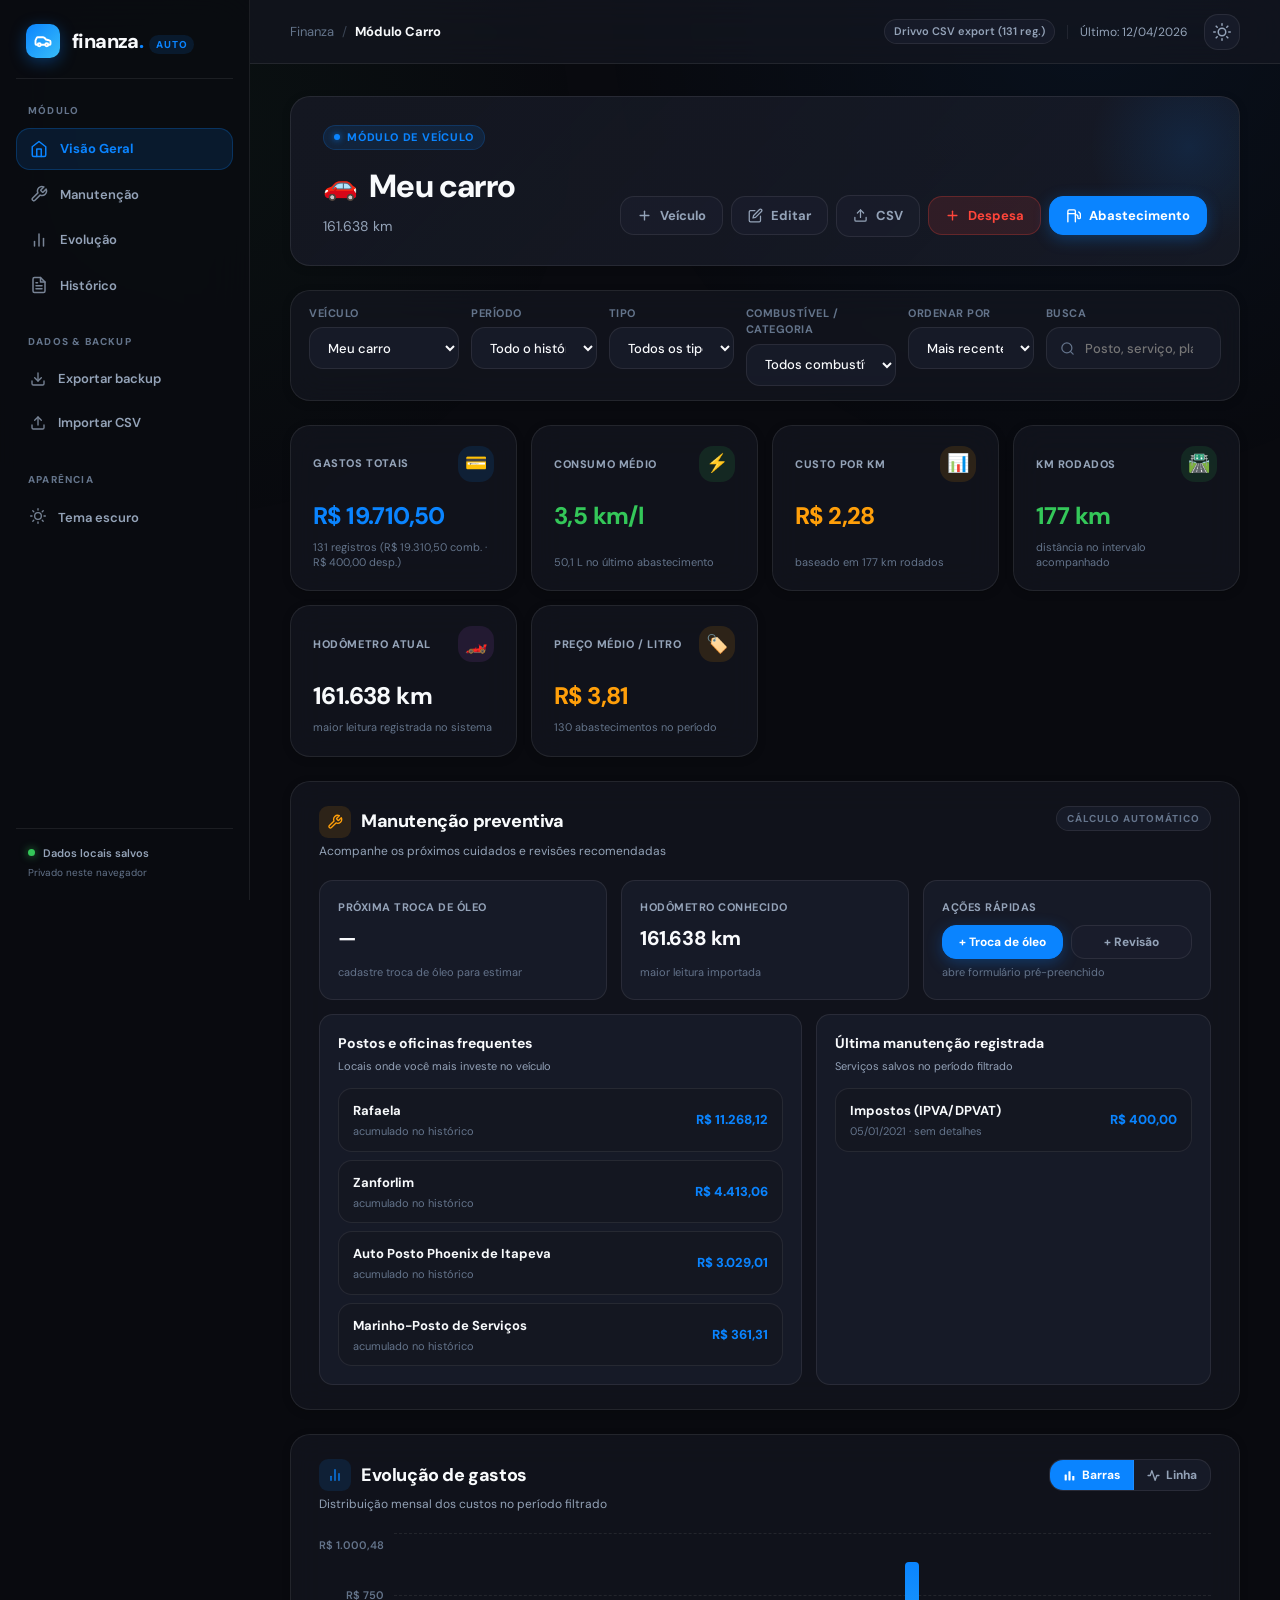
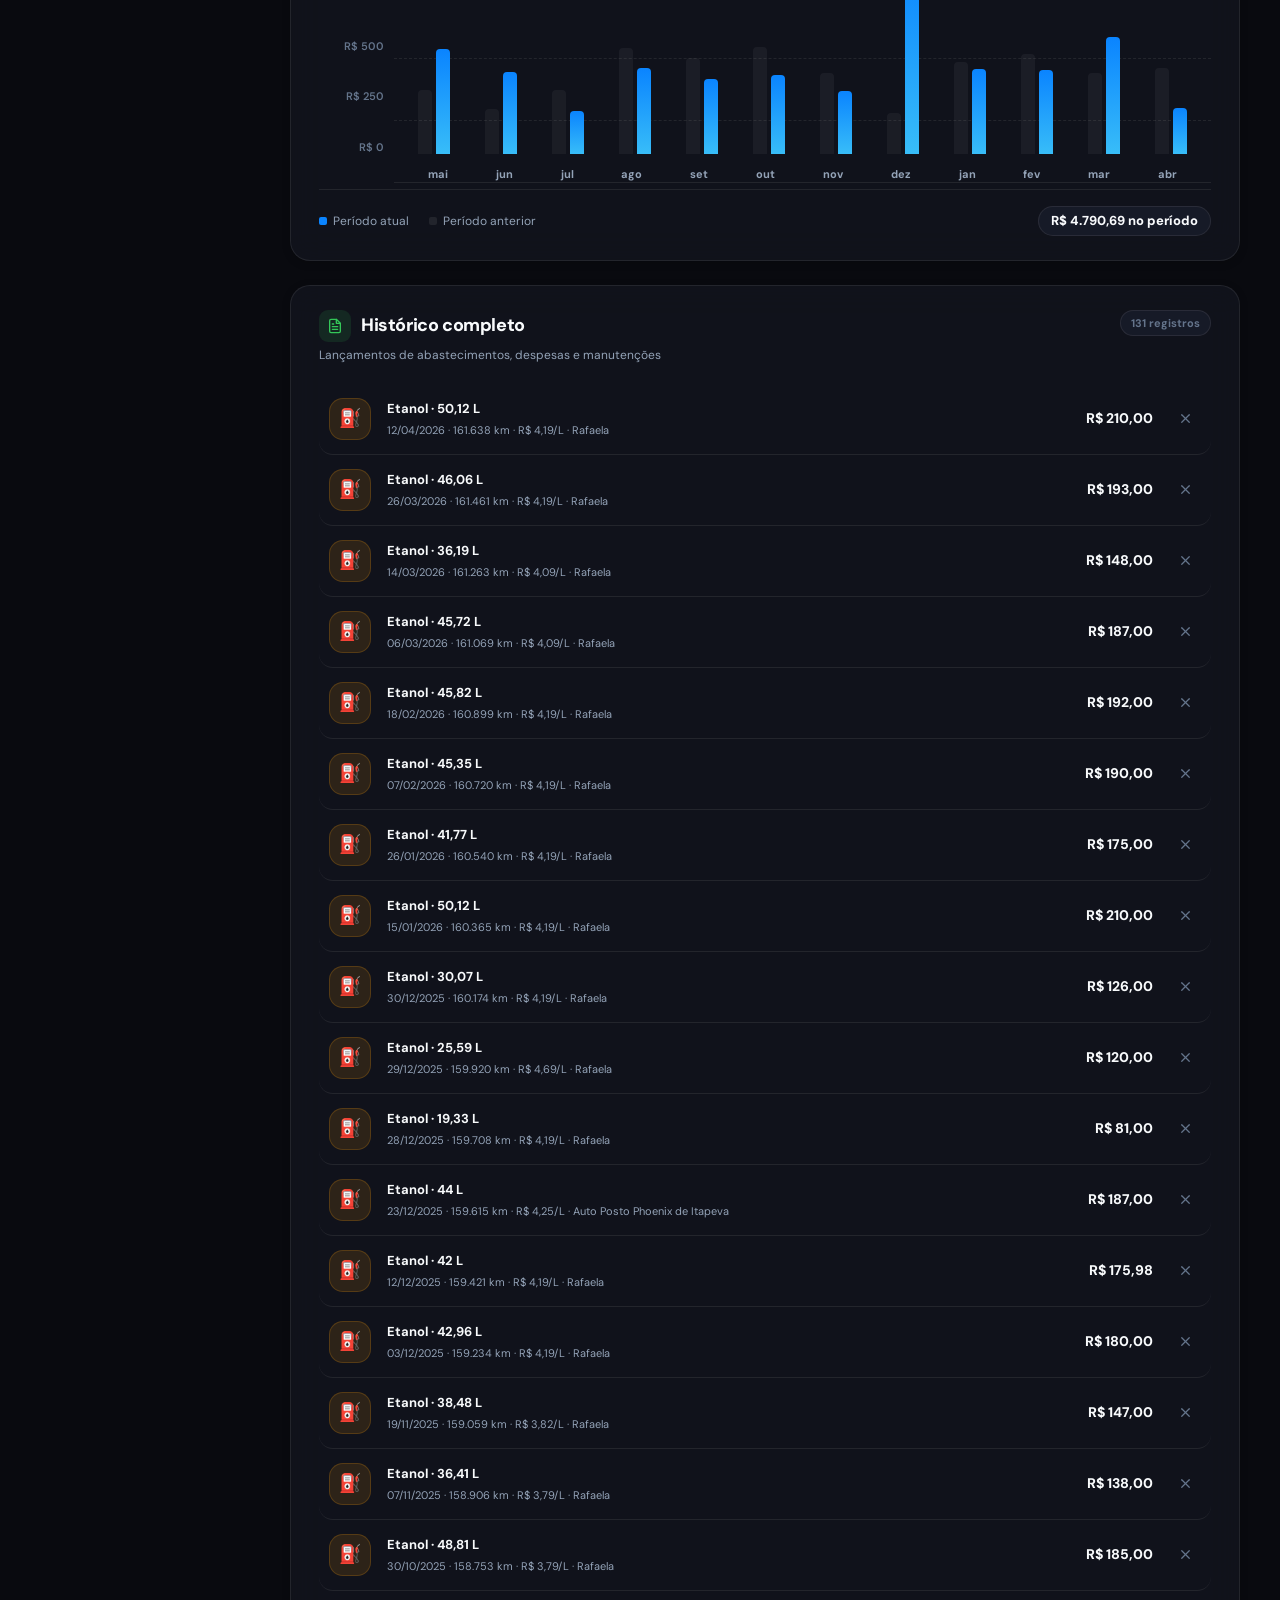
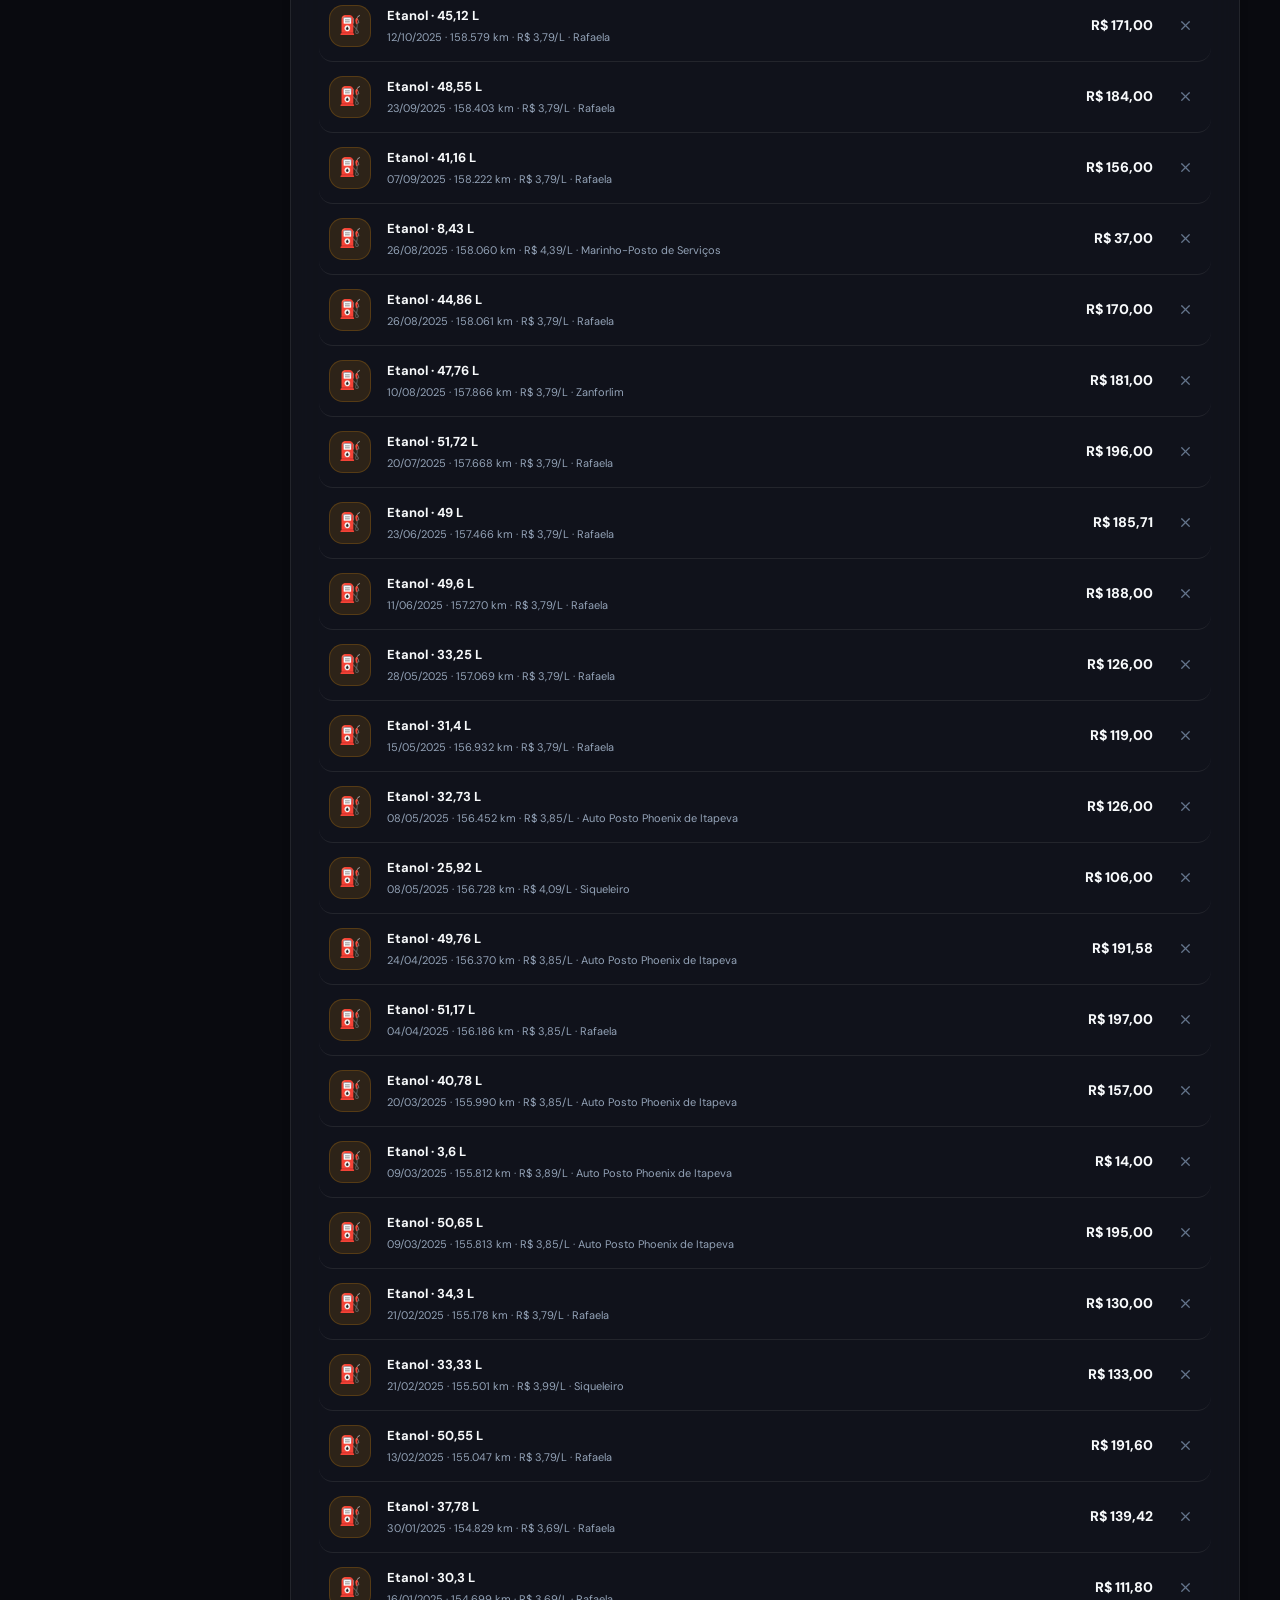
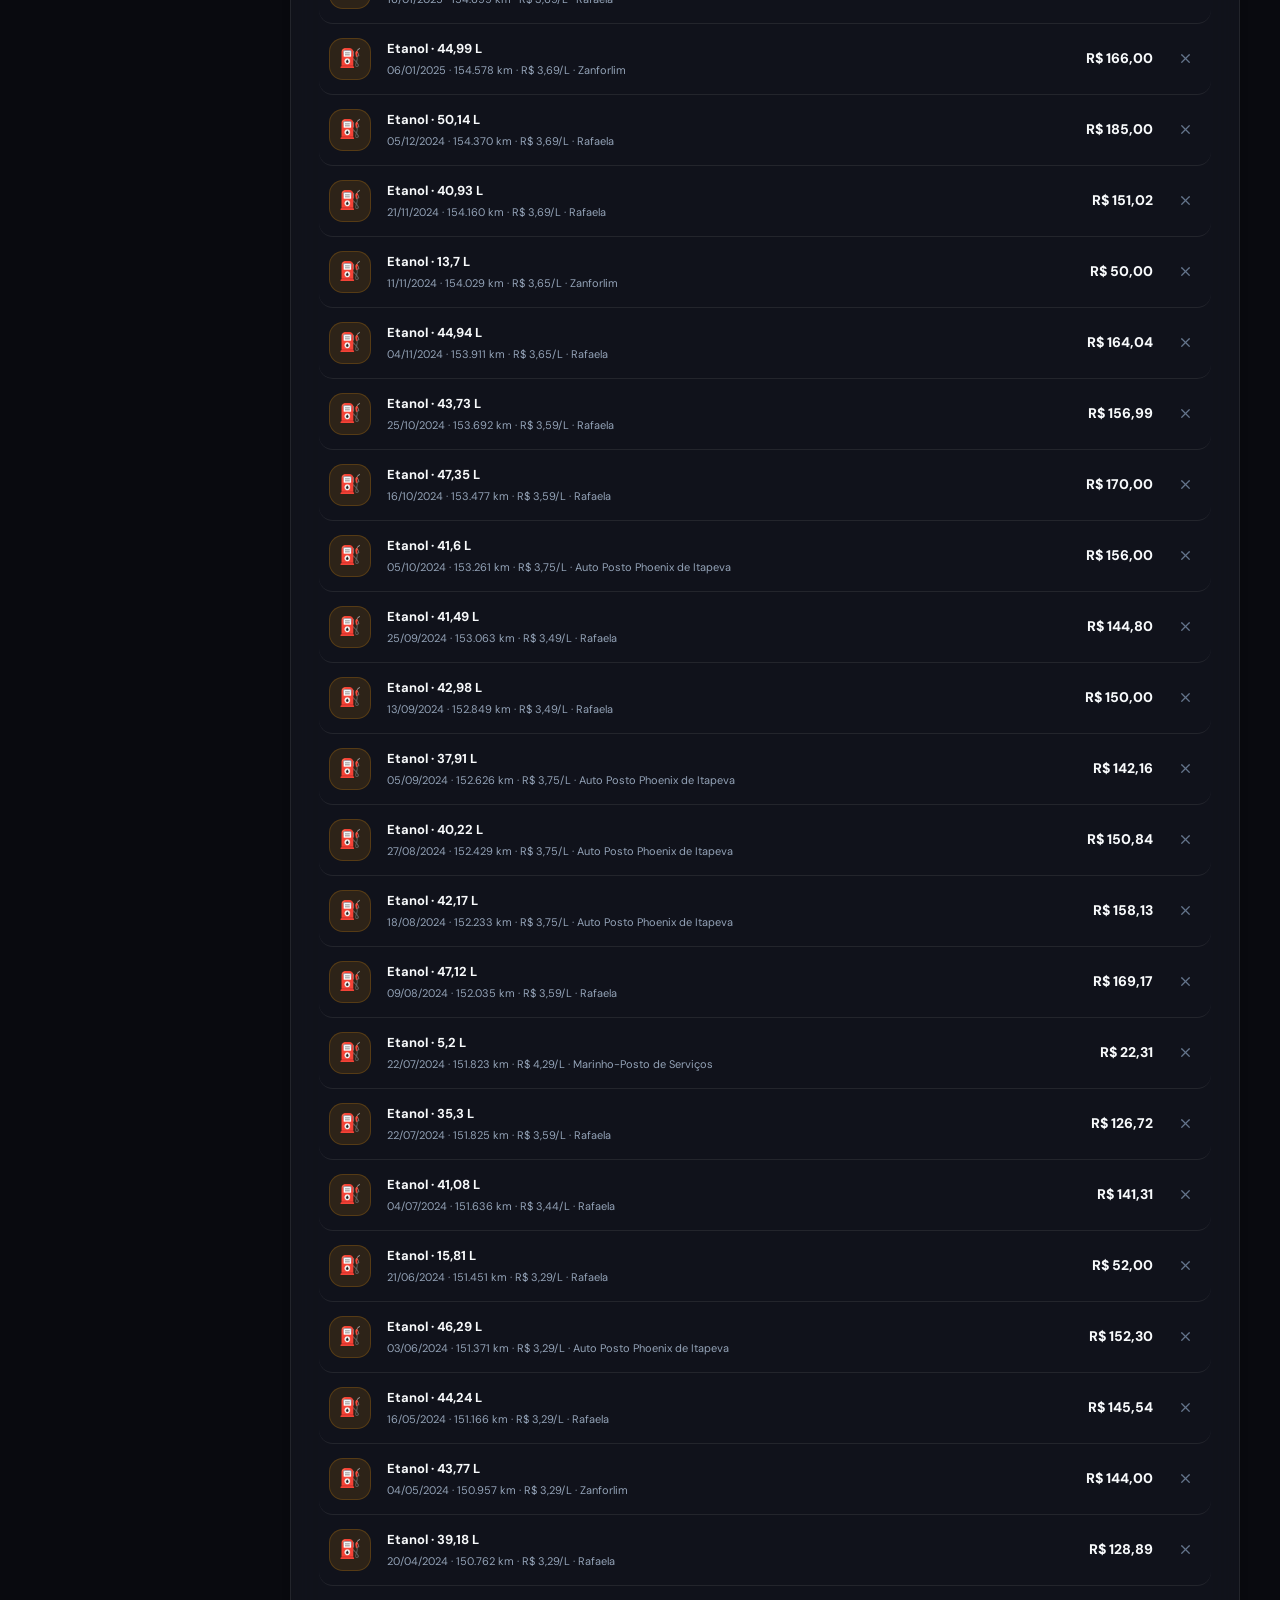
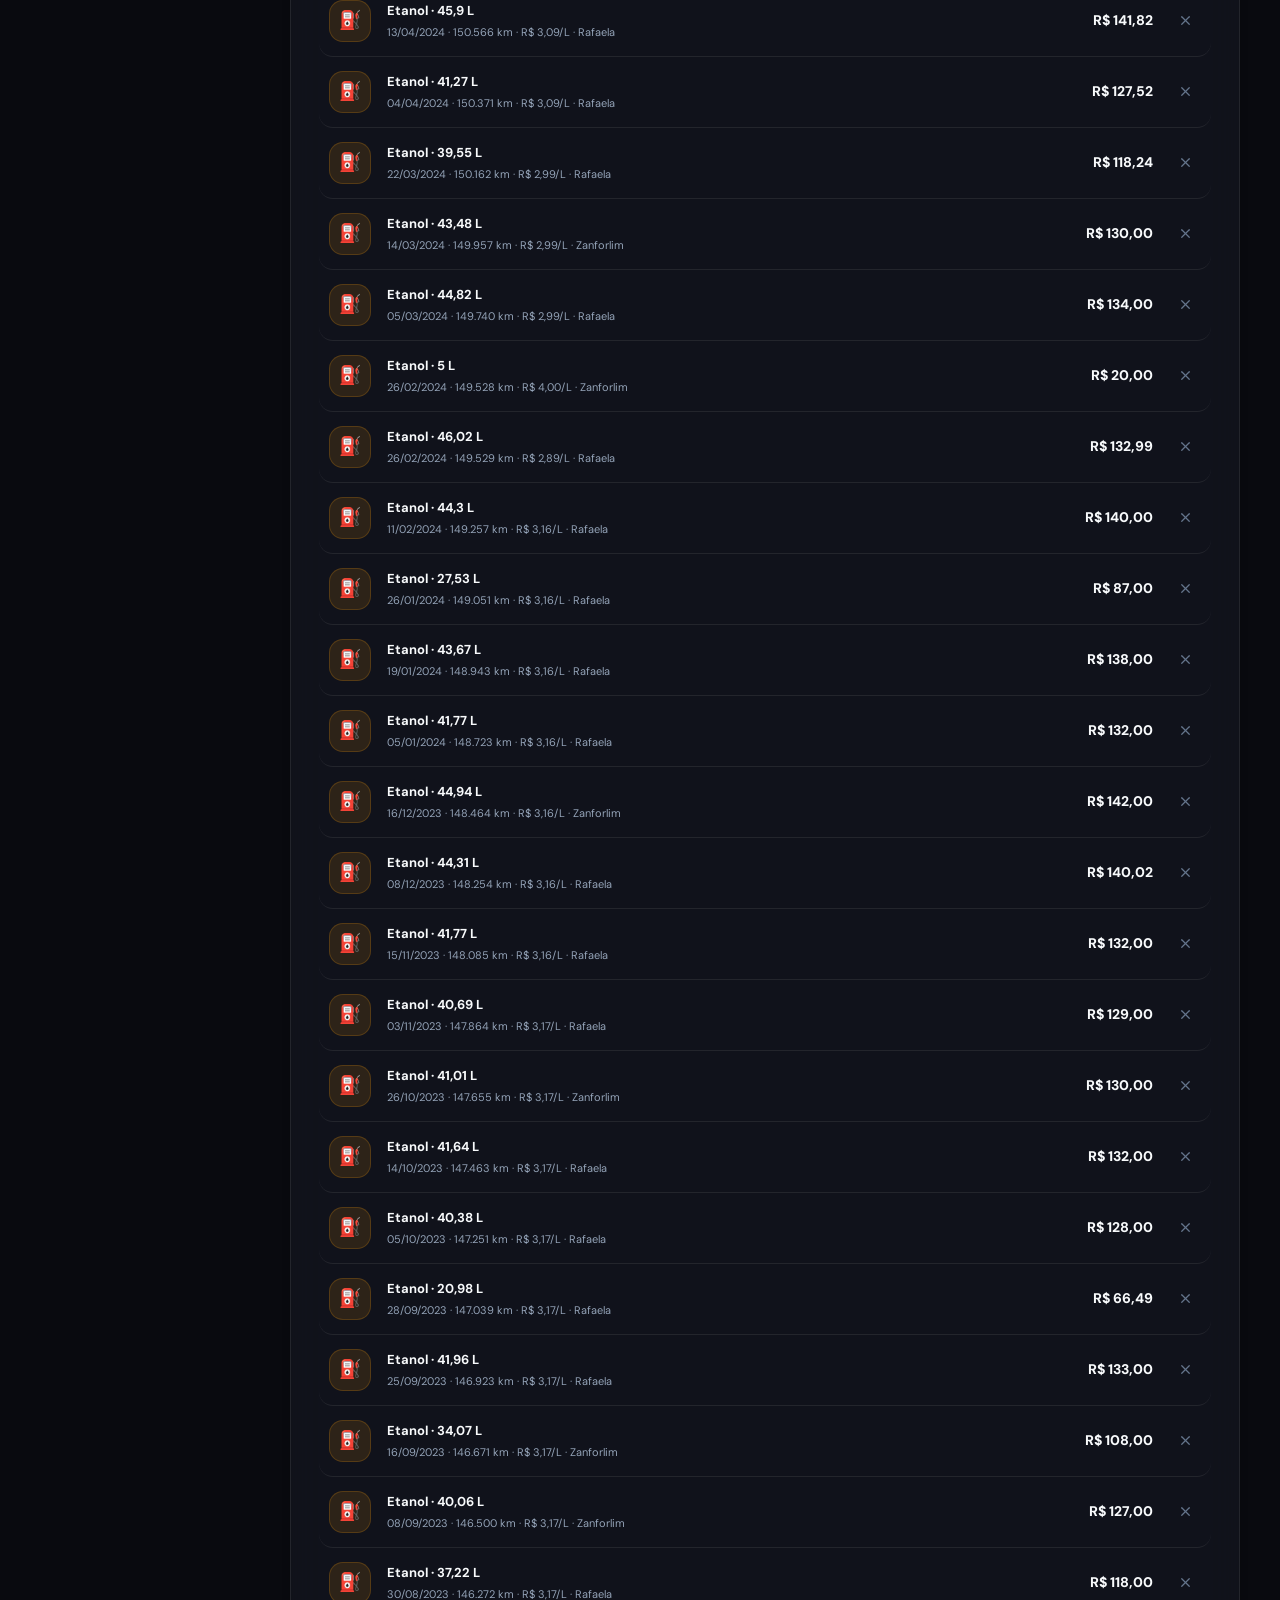
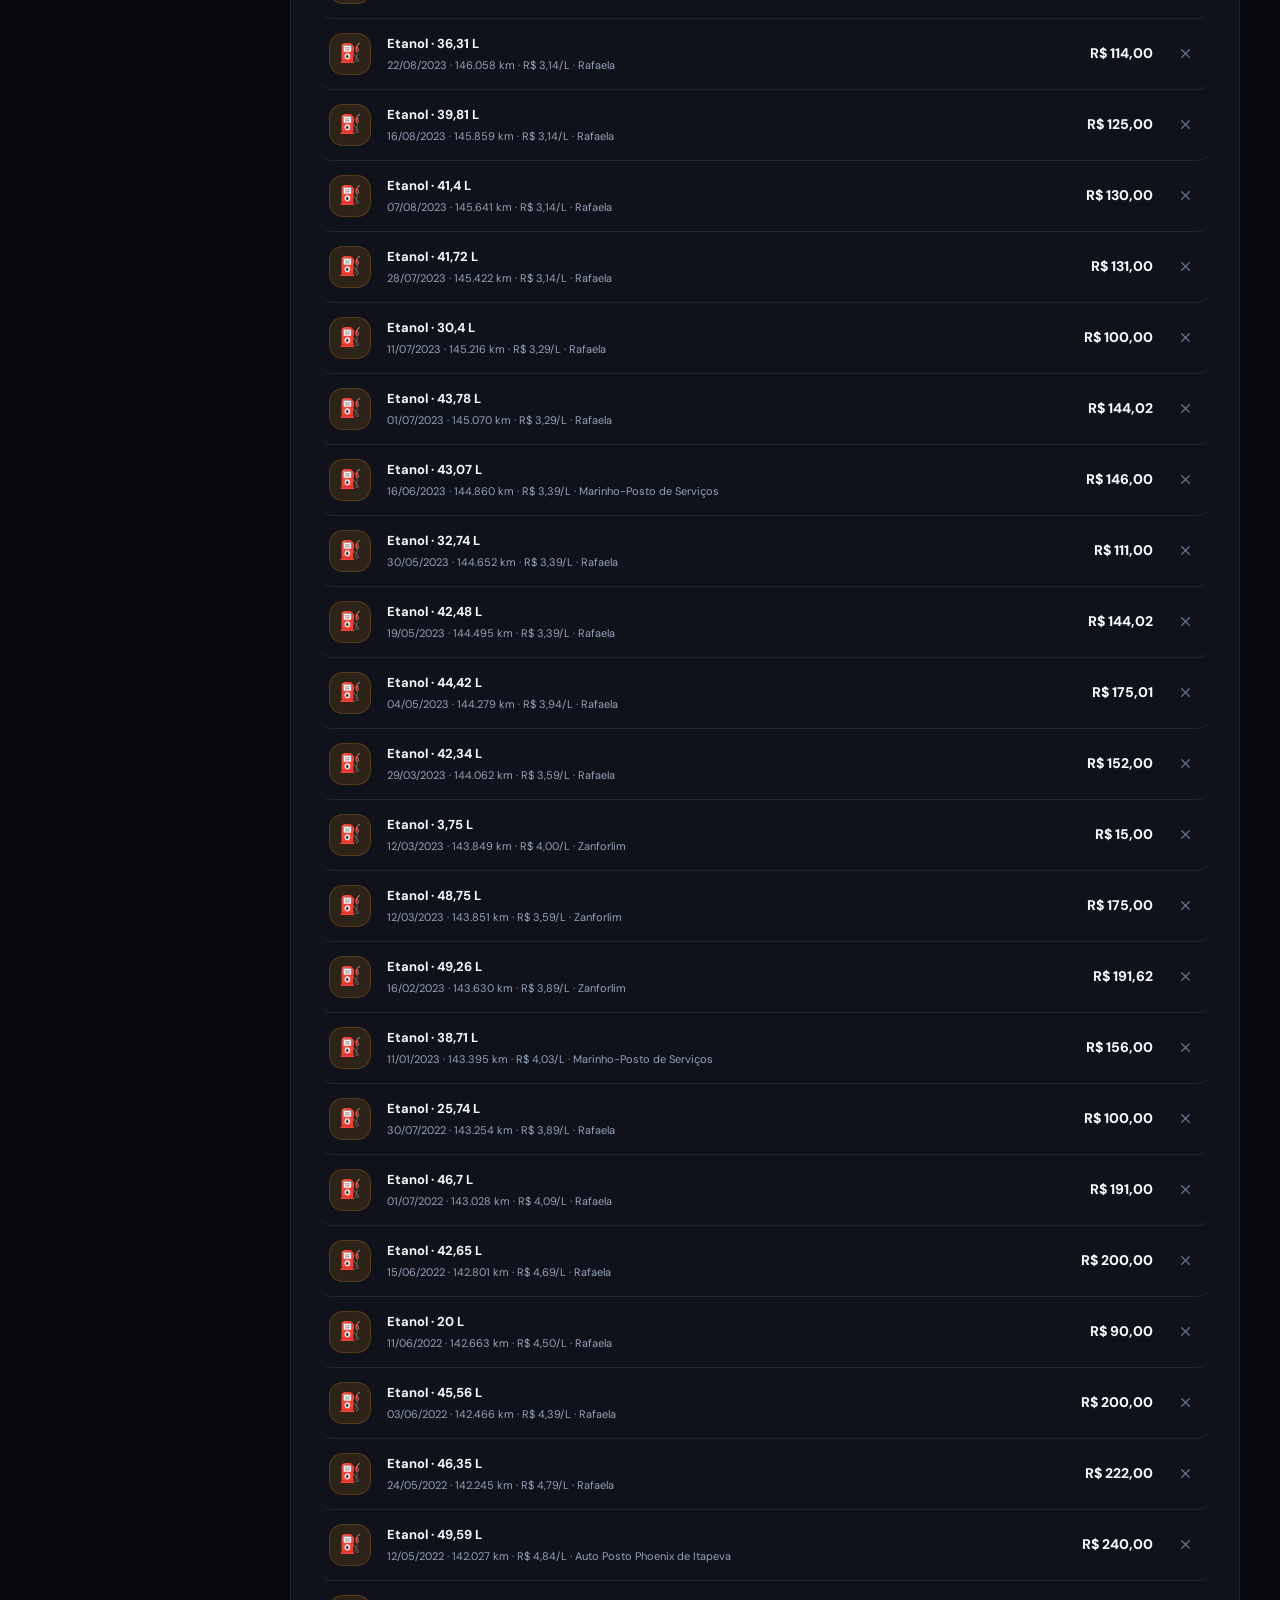
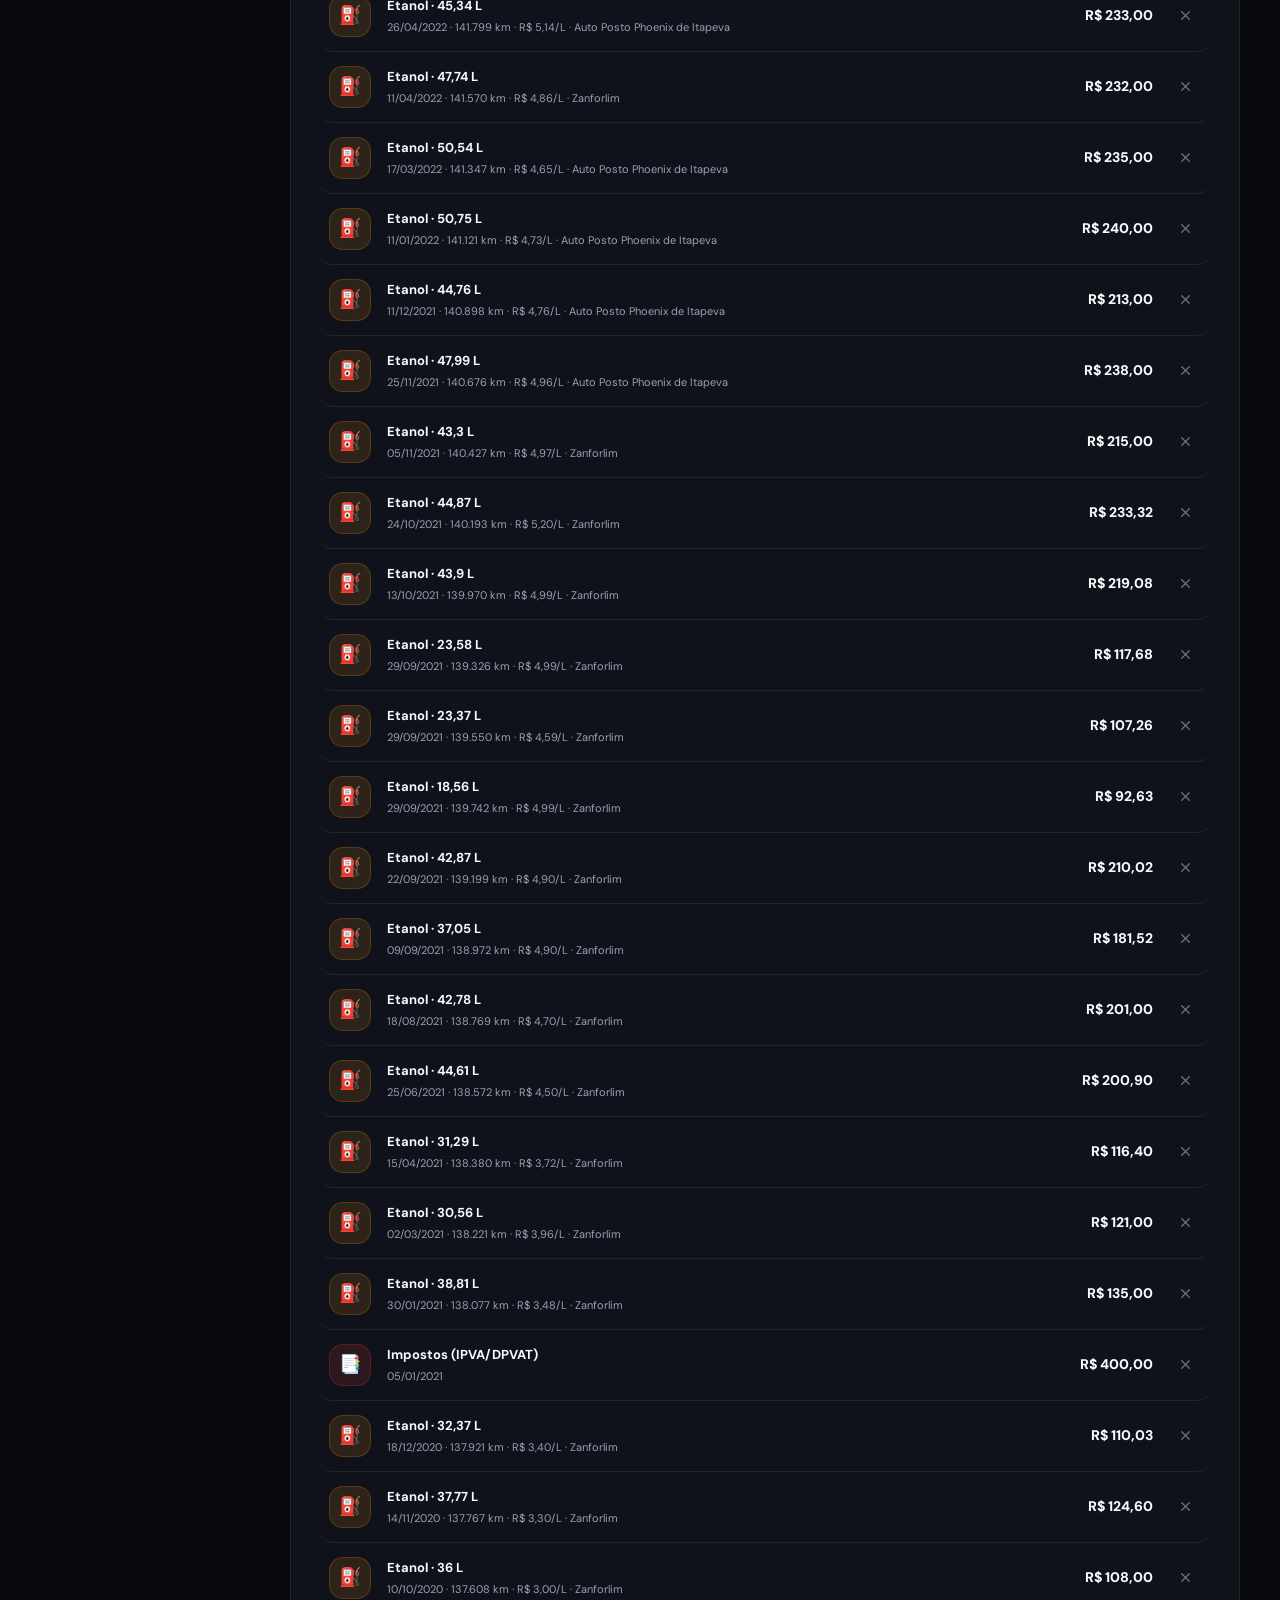
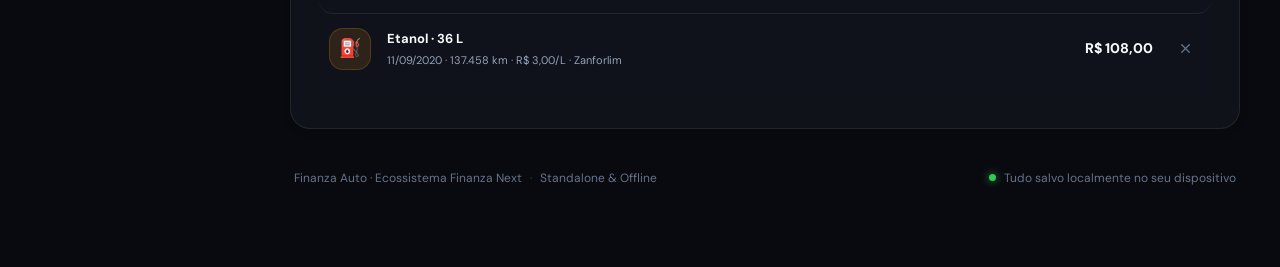
==== web_dist/index.html @ 055e2723 "feat: Apple glassmorphism navbar, swipe tabs, double-back exit, quick fuel widget and Cloudflare dep" ====
<!doctype html>
<html lang="pt-BR" data-theme="dark">
<head>
  <meta charset="UTF-8">
  <meta name="viewport" content="width=device-width, initial-scale=1.0">
  <meta name="theme-color" content="#090a0f">
  <title>Finanza · Carro</title>
  <link rel="preconnect" href="https://fonts.googleapis.com">
  <link rel="preconnect" href="https://fonts.gstatic.com" crossorigin>
  <link href="https://fonts.googleapis.com/css2?family=DM+Sans:ital,opsz,wght@0,9..40,400..800;1,9..40,400..800&display=swap" rel="stylesheet">
  <link rel="stylesheet" href="styles.css?v=next-ui">
</head>
<body>
  <div class="app-shell">
    <aside class="sidebar" id="sidebar">
      <div class="sidebar-header">
        <a class="brand" href="#inicio">
          <span class="brand-mark">
            <svg width="18" height="18" viewBox="0 0 24 24" fill="none" stroke="currentColor" stroke-width="2.5" stroke-linecap="round" stroke-linejoin="round">
              <path d="M19 17h2c.6 0 1-.4 1-1v-3c0-.9-.7-1.7-1.5-1.9C18.7 10.6 16 10 16 10s-1.3-1.4-2.2-2.3c-.5-.4-1.1-.7-1.8-.7H5c-.6 0-1.1.4-1.4.9l-1.4 2.9A3.7 3.7 0 0 0 2 12v4c0 .6.4 1 1 1h2"/>
              <circle cx="7" cy="17" r="2"/>
              <path d="M9 17h6"/>
              <circle cx="17" cy="17" r="2"/>
            </svg>
          </span>
          <span class="brand-text">finanza<span class="brand-dot">.</span><small class="brand-module">auto</small></span>
        </a>
      </div>

      <div class="sidebar-label">MÓDULO</div>
      <nav class="side-nav" aria-label="Navegação do módulo">
        <a class="nav-item active" href="#inicio">
          <svg width="18" height="18" viewBox="0 0 24 24" fill="none" stroke="currentColor" stroke-width="2" stroke-linecap="round" stroke-linejoin="round"><path d="m3 9 9-7 9 7v11a2 2 0 0 1-2 2H5a2 2 0 0 1-2-2z"/><polyline points="9 22 9 12 15 12 15 22"/></svg>
          <span>Visão Geral</span>
        </a>
        <a class="nav-item" href="#manutencao">
          <svg width="18" height="18" viewBox="0 0 24 24" fill="none" stroke="currentColor" stroke-width="2" stroke-linecap="round" stroke-linejoin="round"><path d="M14.7 6.3a1 1 0 0 0 0 1.4l1.6 1.6a1 1 0 0 0 1.4 0l3.77-3.77a6 6 0 0 1-7.94 7.94l-6.91 6.91a2.12 2.12 0 0 1-3-3l6.91-6.91a6 6 0 0 1 7.94-7.94l-3.76 3.76z"/></svg>
          <span>Manutenção</span>
        </a>
        <a class="nav-item" href="#evolucao">
          <svg width="18" height="18" viewBox="0 0 24 24" fill="none" stroke="currentColor" stroke-width="2" stroke-linecap="round" stroke-linejoin="round"><line x1="18" y1="20" x2="18" y2="10"/><line x1="12" y1="20" x2="12" y2="4"/><line x1="6" y1="20" x2="6" y2="14"/></svg>
          <span>Evolução</span>
        </a>
        <a class="nav-item" href="#historico">
          <svg width="18" height="18" viewBox="0 0 24 24" fill="none" stroke="currentColor" stroke-width="2" stroke-linecap="round" stroke-linejoin="round"><path d="M14 2H6a2 2 0 0 0-2 2v16a2 2 0 0 0 2 2h12a2 2 0 0 0 2-2V8z"/><polyline points="14 2 14 8 20 8"/><line x1="16" y1="13" x2="8" y2="13"/><line x1="16" y1="17" x2="8" y2="17"/><polyline points="10 9 9 9 8 9"/></svg>
          <span>Histórico</span>
        </a>
      </nav>

      <div class="sidebar-label sidebar-spaced">DADOS & BACKUP</div>
      <div class="side-actions">
        <button class="side-action" id="exportButton">
          <svg width="16" height="16" viewBox="0 0 24 24" fill="none" stroke="currentColor" stroke-width="2" stroke-linecap="round" stroke-linejoin="round"><path d="M21 15v4a2 2 0 0 1-2 2H5a2 2 0 0 1-2-2v-4"/><polyline points="7 10 12 15 17 10"/><line x1="12" y1="15" x2="12" y2="3"/></svg>
          <span>Exportar backup</span>
        </button>
        <label class="side-action" for="sideImport">
          <svg width="16" height="16" viewBox="0 0 24 24" fill="none" stroke="currentColor" stroke-width="2" stroke-linecap="round" stroke-linejoin="round"><path d="M21 15v4a2 2 0 0 1-2 2H5a2 2 0 0 1-2-2v-4"/><polyline points="17 8 12 3 7 8"/><line x1="12" y1="3" x2="12" y2="15"/></svg>
          <span>Importar CSV</span>
          <input id="sideImport" type="file" accept=".csv,text/csv,.txt" hidden>
        </label>
      </div>

      <div class="sidebar-label sidebar-spaced">APARÊNCIA</div>
      <button class="side-action" id="themeToggleBtn">
        <span id="themeIcon">
          <svg width="16" height="16" viewBox="0 0 24 24" fill="none" stroke="currentColor" stroke-width="2" stroke-linecap="round" stroke-linejoin="round"><circle cx="12" cy="12" r="5"/><line x1="12" y1="1" x2="12" y2="3"/><line x1="12" y1="21" x2="12" y2="23"/><line x1="4.22" y1="4.22" x2="5.64" y2="5.64"/><line x1="18.36" y1="18.36" x2="19.78" y2="19.78"/><line x1="1" y1="12" x2="3" y2="12"/><line x1="21" y1="12" x2="23" y2="12"/><line x1="4.22" y1="19.78" x2="5.64" y2="18.36"/><line x1="18.36" y1="5.64" x2="19.78" y2="4.22"/></svg>
        </span>
        <span id="themeLabel">Alternar tema</span>
      </button>

      <div class="sidebar-foot">
        <div class="status-indicator">
          <span class="online-dot"></span>
          <span>Dados locais salvos</span>
        </div>
        <small>Privado neste navegador</small>
      </div>
    </aside>

    <div class="sidebar-backdrop" id="sidebarBackdrop"></div>

    <main class="main" id="inicio">
      <header class="topbar">
        <div class="topbar-left">
          <button class="mobile-menu" id="mobileMenu" aria-label="Abrir menu lateral">
            <svg width="22" height="22" viewBox="0 0 24 24" fill="none" stroke="currentColor" stroke-width="2" stroke-linecap="round" stroke-linejoin="round"><line x1="3" y1="12" x2="21" y2="12"/><line x1="3" y1="6" x2="21" y2="6"/><line x1="3" y1="18" x2="21" y2="18"/></svg>
          </button>
          <div class="crumb">
            <span>Finanza</span>
            <span class="crumb-sep">/</span>
            <strong>Módulo Carro</strong>
          </div>
        </div>
        <div class="topbar-right">
          <div class="top-meta">
            <span class="meta-tag" id="dataSourceLabel">CSV Drivvo</span>
            <span class="top-divider"></span>
            <span class="meta-date" id="lastUpdated">—</span>
          </div>
          <button class="topbar-icon-btn" id="topThemeToggle" aria-label="Alternar tema claro/escuro" title="Alternar tema">
            <svg class="sun-icon" width="18" height="18" viewBox="0 0 24 24" fill="none" stroke="currentColor" stroke-width="2" stroke-linecap="round" stroke-linejoin="round"><circle cx="12" cy="12" r="5"/><line x1="12" y1="1" x2="12" y2="3"/><line x1="12" y1="21" x2="12" y2="23"/><line x1="4.22" y1="4.22" x2="5.64" y2="5.64"/><line x1="18.36" y1="18.36" x2="19.78" y2="19.78"/><line x1="1" y1="12" x2="3" y2="12"/><line x1="21" y1="12" x2="23" y2="12"/><line x1="4.22" y1="19.78" x2="5.64" y2="18.36"/><line x1="18.36" y1="5.64" x2="19.78" y2="4.22"/></svg>
          </button>
        </div>
      </header>

      <div class="page-wrap">
        <!-- Hero Header -->
        <section class="page-head">
          <div class="page-head-content">
            <div class="eyebrow">
              <span class="live-dot"></span>
              <span>MÓDULO DE VEÍCULO</span>
            </div>
            <h1 class="page-title">
              <span class="car-title-icon">🚗</span>
              <span id="carTitleView">Meu carro</span>
            </h1>
            <p class="page-sub" id="carSubView">Consumo, abastecimentos e despesas organizadas</p>
          </div>
          <div class="car-actions">
            <button class="btn btn-ghost" id="newVehicleButton">
              <svg width="15" height="15" viewBox="0 0 24 24" fill="none" stroke="currentColor" stroke-width="2.2" stroke-linecap="round" stroke-linejoin="round"><line x1="12" y1="5" x2="12" y2="19"/><line x1="5" y1="12" x2="19" y2="12"/></svg>
              Veículo
            </button>
            <button class="btn btn-ghost" id="editVehicleButton">
              <svg width="15" height="15" viewBox="0 0 24 24" fill="none" stroke="currentColor" stroke-width="2" stroke-linecap="round" stroke-linejoin="round"><path d="M11 4H4a2 2 0 0 0-2 2v14a2 2 0 0 0 2 2h14a2 2 0 0 0 2-2v-7"/><path d="M18.5 2.5a2.121 2.121 0 0 1 3 3L12 15l-4 1 1-4 9.5-9.5z"/></svg>
              Editar
            </button>
            <label class="btn btn-ghost" for="carCsvFile">
              <svg width="15" height="15" viewBox="0 0 24 24" fill="none" stroke="currentColor" stroke-width="2" stroke-linecap="round" stroke-linejoin="round"><path d="M21 15v4a2 2 0 0 1-2 2H5a2 2 0 0 1-2-2v-4"/><polyline points="17 8 12 3 7 8"/><line x1="12" y1="3" x2="12" y2="15"/></svg>
              CSV
            </label>
            <input id="carCsvFile" type="file" accept=".csv,text/csv,.txt" hidden>
            <button class="btn btn-secondary" id="newExpenseButton">
              <svg width="15" height="15" viewBox="0 0 24 24" fill="none" stroke="currentColor" stroke-width="2.2" stroke-linecap="round" stroke-linejoin="round"><line x1="12" y1="5" x2="12" y2="19"/><line x1="5" y1="12" x2="19" y2="12"/></svg>
              Despesa
            </button>
            <button class="btn btn-primary" id="newFuelButton">
              <svg width="15" height="15" viewBox="0 0 24 24" fill="none" stroke="currentColor" stroke-width="2.2" stroke-linecap="round" stroke-linejoin="round"><path d="M3 22V5a2 2 0 0 1 2-2h8a2 2 0 0 1 2 2v17"/><path d="M15 11h2a2 2 0 0 1 2 2v2a2 2 0 0 0 2 2 2 2 0 0 0 2-2V9.83a2 2 0 0 0-.59-1.42L20.5 6.5"/><path d="M3 9h12"/></svg>
              Abastecimento
            </button>
          </div>
        </section>

        <!-- Filters Bar -->
        <section class="filterbar-card" aria-label="Filtros e busca do histórico">
          <div class="filterbar">
            <div class="filter-field">
              <label for="carVehicleFilter">Veículo</label>
              <select id="carVehicleFilter" aria-label="Filtrar por Veículo"></select>
            </div>
            <div class="filter-field">
              <label for="carPeriodFilter">Período</label>
              <select id="carPeriodFilter" aria-label="Filtrar por Período">
                <option value="month">Mês atual</option>
                <option value="30d">Últimos 30 dias</option>
                <option value="90d">Últimos 90 dias</option>
                <option value="year">Ano atual</option>
                <option value="all">Todo o histórico</option>
                <option value="custom">Personalizado</option>
              </select>
            </div>
            <div class="filter-field">
              <label for="carTypeFilter">Tipo</label>
              <select id="carTypeFilter" aria-label="Filtrar por Tipo">
                <option value="all">Todos os tipos</option>
                <option value="fuel">Abastecimento</option>
                <option value="expense">Despesa</option>
              </select>
            </div>
            <div class="filter-field">
              <label for="carKindFilter">Combustível / Categoria</label>
              <select id="carKindFilter" aria-label="Filtrar por Categoria"></select>
            </div>
            <div class="filter-field">
              <label for="carSortFilter">Ordenar por</label>
              <select id="carSortFilter" aria-label="Ordenar">
                <option value="date_desc">Mais recentes</option>
                <option value="date_asc">Mais antigos</option>
                <option value="odo_desc">Maior quilometragem</option>
                <option value="odo_asc">Menor quilometragem</option>
                <option value="amount_desc">Maior valor</option>
                <option value="amount_asc">Menor valor</option>
              </select>
            </div>
            <div class="filter-field filter-search">
              <label for="carSearchFilter">Busca</label>
              <div class="search-input-wrap">
                <svg width="15" height="15" viewBox="0 0 24 24" fill="none" stroke="currentColor" stroke-width="2" stroke-linecap="round" stroke-linejoin="round"><circle cx="11" cy="11" r="8"/><line x1="21" y1="21" x2="16.65" y2="16.65"/></svg>
                <input id="carSearchFilter" type="search" placeholder="Posto, serviço, placa..." aria-label="Buscar no histórico">
              </div>
            </div>
          </div>
          <div class="custom-range" id="customRange">
            <div class="range-wrap">
              <label>De: <input id="carFromFilter" type="date" aria-label="Data inicial"></label>
              <span class="range-sep">até</span>
              <label>Até: <input id="carToFilter" type="date" aria-label="Data final"></label>
            </div>
          </div>
        </section>

        <!-- KPI Metrics Grid -->
        <section class="insight-grid" id="carStats"></section>

        <!-- Preventive Maintenance Panel -->
        <section class="panel maintenance-panel" id="manutencao">
          <div class="panel-head">
            <div>
              <div class="panel-title-wrap">
                <span class="panel-icon-badge badge-amber">
                  <svg width="16" height="16" viewBox="0 0 24 24" fill="none" stroke="currentColor" stroke-width="2" stroke-linecap="round" stroke-linejoin="round"><path d="M14.7 6.3a1 1 0 0 0 0 1.4l1.6 1.6a1 1 0 0 0 1.4 0l3.77-3.77a6 6 0 0 1-7.94 7.94l-6.91 6.91a2.12 2.12 0 0 1-3-3l6.91-6.91a6 6 0 0 1 7.94-7.94l-3.76 3.76z"/></svg>
                </span>
                <h2 class="panel-title">Manutenção preventiva</h2>
              </div>
              <p class="panel-sub">Acompanhe os próximos cuidados e revisões recomendadas</p>
            </div>
            <div class="panel-kicker">CÁLCULO AUTOMÁTICO</div>
          </div>
          <div id="carMaintenancePanel"></div>
        </section>

        <!-- Evolution Chart Panel -->
        <section class="panel chart-panel" id="evolucao">
          <div class="panel-head">
            <div>
              <div class="panel-title-wrap">
                <span class="panel-icon-badge badge-blue">
                  <svg width="16" height="16" viewBox="0 0 24 24" fill="none" stroke="currentColor" stroke-width="2" stroke-linecap="round" stroke-linejoin="round"><line x1="18" y1="20" x2="18" y2="10"/><line x1="12" y1="20" x2="12" y2="4"/><line x1="6" y1="20" x2="6" y2="14"/></svg>
                </span>
                <h2 class="panel-title">Evolução de gastos</h2>
              </div>
              <p class="panel-sub">Distribuição mensal dos custos no período filtrado</p>
            </div>
            <div class="view-toggle">
              <button class="view-btn active" id="carChartBars">
                <svg width="13" height="13" viewBox="0 0 24 24" fill="currentColor"><rect x="3" y="10" width="4" height="11" rx="1"/><rect x="10" y="4" width="4" height="17" rx="1"/><rect x="17" y="13" width="4" height="8" rx="1"/></svg>
                Barras
              </button>
              <button class="view-btn" id="carChartLine">
                <svg width="13" height="13" viewBox="0 0 24 24" fill="none" stroke="currentColor" stroke-width="2.5" stroke-linecap="round" stroke-linejoin="round"><polyline points="22 12 18 12 15 21 9 3 6 12 2 12"/></svg>
                Linha
              </button>
            </div>
          </div>

          <div class="chart-shell">
            <div class="chart-axis">
              <span id="axisTop">R$ 1.000</span>
              <span>R$ 750</span>
              <span>R$ 500</span>
              <span>R$ 250</span>
              <span>R$ 0</span>
            </div>
            <div class="chart-box">
              <div class="chart-gridline g1"></div>
              <div class="chart-gridline g2"></div>
              <div class="chart-gridline g3"></div>
              <div class="chart-gridline g4"></div>
              <div class="chart-bars" id="spendChart"></div>
              <div class="chart-labels" id="spendLabels"></div>
            </div>
          </div>

          <div class="chart-legend">
            <div class="legend-items">
              <span class="legend-item"><i class="legend-current"></i> Período atual</span>
              <span class="legend-item"><i class="legend-previous"></i> Período anterior</span>
            </div>
            <strong class="chart-total-badge" id="chartTotal">R$ 0,00 no período</strong>
          </div>
        </section>

        <!-- History Panel -->
        <section class="panel history-panel" id="historico">
          <div class="panel-head">
            <div>
              <div class="panel-title-wrap">
                <span class="panel-icon-badge badge-mint">
                  <svg width="16" height="16" viewBox="0 0 24 24" fill="none" stroke="currentColor" stroke-width="2" stroke-linecap="round" stroke-linejoin="round"><path d="M14 2H6a2 2 0 0 0-2 2v16a2 2 0 0 0 2 2h12a2 2 0 0 0 2-2V8z"/><polyline points="14 2 14 8 20 8"/><line x1="16" y1="13" x2="8" y2="13"/><line x1="16" y1="17" x2="8" y2="17"/><polyline points="10 9 9 9 8 9"/></svg>
                </span>
                <h2 class="panel-title">Histórico completo</h2>
              </div>
              <p class="panel-sub">Lançamentos de abastecimentos, despesas e manutenções</p>
            </div>
            <span class="result-count" id="resultCount">0 registros</span>
          </div>
          <div class="history-list" id="carList"></div>
          <div class="import-status" id="carImportStatus"></div>
        </section>

        <!-- Footer -->
        <footer class="footer">
          <div class="footer-left">
            <span>Finanza Auto · Ecossistema Finanza Next</span>
            <span class="footer-sep">·</span>
            <span>Standalone & Offline</span>
          </div>
          <div class="footer-right">
            <span class="online-dot"></span>
            <span>Tudo salvo localmente no seu dispositivo</span>
          </div>
        </footer>
      </div>
    </main>
  </div>

  <!-- Entry Modal -->
  <div class="modal-overlay" id="carModal">
    <section class="modal" role="dialog" aria-modal="true" aria-labelledby="carModalTitle">
      <button class="modal-close" data-close="carModal" aria-label="Fechar modal">
        <svg width="20" height="20" viewBox="0 0 24 24" fill="none" stroke="currentColor" stroke-width="2" stroke-linecap="round" stroke-linejoin="round"><line x1="18" y1="6" x2="6" y2="18"/><line x1="6" y1="6" x2="18" y2="18"/></svg>
      </button>
      <div class="modal-eyebrow">REGISTRO VEICULAR</div>
      <h2 class="modal-title" id="carModalTitle">Novo registro</h2>
      <p class="modal-sub">Controle combustível, consumo e despesas com precisão.</p>

      <div class="type-toggle">
        <button class="type-btn active" id="fuelTypeTab" type="button">
          <svg width="16" height="16" viewBox="0 0 24 24" fill="none" stroke="currentColor" stroke-width="2" stroke-linecap="round" stroke-linejoin="round"><path d="M3 22V5a2 2 0 0 1 2-2h8a2 2 0 0 1 2 2v17"/><path d="M15 11h2a2 2 0 0 1 2 2v2a2 2 0 0 0 2 2 2 2 0 0 0 2-2V9.83a2 2 0 0 0-.59-1.42L20.5 6.5"/><path d="M3 9h12"/></svg>
          Abastecimento
        </button>
        <button class="type-btn" id="expenseTypeTab" type="button">
          <svg width="16" height="16" viewBox="0 0 24 24" fill="none" stroke="currentColor" stroke-width="2" stroke-linecap="round" stroke-linejoin="round"><path d="M14.7 6.3a1 1 0 0 0 0 1.4l1.6 1.6a1 1 0 0 0 1.4 0l3.77-3.77a6 6 0 0 1-7.94 7.94l-6.91 6.91a2.12 2.12 0 0 1-3-3l6.91-6.91a6 6 0 0 1 7.94-7.94l-3.76 3.76z"/></svg>
          Despesa
        </button>
      </div>

      <div class="form-grid">
        <label>Veículo<select id="carEntryVehicle"></select></label>
        <label>Data<input type="date" id="carDate"></label>
        <label>Hodômetro (km)<input type="number" id="carOdo" min="0" step="1" placeholder="Ex.: 162000"></label>
      </div>

      <div id="fuelFields">
        <div class="form-grid">
          <label>Combustível
            <select id="carFuelType">
              <option>Gasolina</option>
              <option>Etanol</option>
              <option>Diesel</option>
              <option>GNV</option>
              <option>Flex</option>
            </select>
          </label>
          <label>Litros<input type="number" id="carLiters" min="0" step="0.001" placeholder="Ex.: 45.2"></label>
          <label>Preço / Litro (R$)<input type="number" id="carPrice" min="0" step="0.001" placeholder="Ex.: 5.89"></label>
          <label>Total pago (R$)<input type="number" id="carAmount" min="0" step="0.01" placeholder="Ex.: 266.23"></label>
        </div>
      </div>

      <div id="expenseFields" hidden>
        <div class="form-grid">
          <label>Categoria
            <select id="carCategory">
              <option value="Maintenance">Manutenção</option>
              <option value="Insurance">Seguro</option>
              <option value="Tax">Imposto / documento</option>
              <option value="Parking">Estacionamento</option>
              <option value="Wash">Lavagem</option>
              <option value="Fine">Multa</option>
              <option value="Other">Outro</option>
            </select>
          </label>
          <label>Valor (R$)<input type="number" id="carAmountExpense" min="0" step="0.01" placeholder="Ex.: 350.00"></label>
        </div>
        <label>Descrição<input type="text" id="carTitle" placeholder="Ex.: Troca de óleo, IPVA, alinhamento..."></label>
      </div>

      <label>Posto ou Observação<input type="text" id="carNote" placeholder="Ex.: Posto Ipiranga, Oficina Silva..."></label>

      <div class="modal-actions">
        <button class="btn btn-ghost" data-close="carModal" type="button">Cancelar</button>
        <button class="btn btn-primary" id="saveCarButton" type="button">Salvar registro</button>
      </div>
    </section>
  </div>

  <!-- Vehicle Modal -->
  <div class="modal-overlay" id="carVehicleModal">
    <section class="modal small-modal" role="dialog" aria-modal="true" aria-labelledby="vehicleModalTitle">
      <button class="modal-close" data-close="carVehicleModal" aria-label="Fechar modal">
        <svg width="20" height="20" viewBox="0 0 24 24" fill="none" stroke="currentColor" stroke-width="2" stroke-linecap="round" stroke-linejoin="round"><line x1="18" y1="6" x2="6" y2="18"/><line x1="6" y1="6" x2="18" y2="18"/></svg>
      </button>
      <div class="modal-eyebrow">CADASTRO</div>
      <h2 class="modal-title" id="vehicleModalTitle">Novo veículo</h2>
      <p class="modal-sub">Cadastre carro, moto ou veículo utilitário para acompanhar.</p>
      <input type="hidden" id="carVehicleId">

      <div class="form-grid">
        <label>Nome do veículo<input id="carVehicleName" type="text" placeholder="Ex.: Astra, Honda Civic, Moto R3"></label>
        <label>Placa<input id="carPlate" type="text" placeholder="ABC1D23" style="text-transform: uppercase;"></label>
        <label>Modelo / Ano<input id="carModel" type="text" placeholder="Ex.: 2.0 2011"></label>
        <label>Hodômetro inicial (km)<input id="carVehicleOdo" type="number" min="0" placeholder="Ex.: 160000"></label>
      </div>

      <div class="modal-actions">
        <button class="btn btn-danger" id="deleteVehicleButton" type="button">Excluir</button>
        <button class="btn btn-ghost" data-close="carVehicleModal" type="button">Cancelar</button>
        <button class="btn btn-primary" id="saveVehicleButton" type="button">Salvar veículo</button>
      </div>
    </section>
  </div>

  <div class="toast" id="toast" role="status" aria-live="polite"></div>

  <script src="data/real-data.js?v=next-ui"></script>
  <script src="app.js?v=next-ui"></script>
</body>
</html>
---- web_dist/styles.css ----
/* Finanza Auto · Modern Design System (Finanza Next) */

:root {
  /* Dark Theme (Default) */
  --bg: #090a0f;
  --bg-subtle: #0f1219;
  --card: rgba(20, 23, 33, 0.72);
  --card-solid: #141721;
  --card-soft: rgba(28, 32, 46, 0.65);
  --card-raised: #1c202e;
  --card-border: rgba(255, 255, 255, 0.08);
  --card-border-hover: rgba(255, 255, 255, 0.16);
  --sidebar-bg: rgba(10, 12, 17, 0.85);

  --text-main: #f8fafc;
  --text-muted: #94a3b8;
  --text-soft: #64748b;

  /* Accents */
  --blue: #0a84ff;
  --blue-hover: #0070e0;
  --blue-soft: rgba(10, 132, 255, 0.12);
  --mint: #34c759;
  --mint-soft: rgba(52, 199, 89, 0.12);
  --amber: #ff9f0a;
  --amber-soft: rgba(255, 159, 10, 0.12);
  --coral: #ff453a;
  --coral-soft: rgba(255, 69, 58, 0.12);
  --purple: #af52de;
  --purple-soft: rgba(175, 82, 222, 0.12);

  --shadow-sm: 0 2px 8px rgba(0, 0, 0, 0.18);
  --shadow-md: 0 10px 30px rgba(0, 0, 0, 0.28);
  --shadow-lg: 0 20px 60px rgba(0, 0, 0, 0.45);

  --font-sans: 'DM Sans', -apple-system, BlinkMacSystemFont, 'Segoe UI', Roboto, Helvetica, Arial, sans-serif;
  --radius-sm: 8px;
  --radius-md: 14px;
  --radius-lg: 20px;
  --radius-full: 9999px;
}

[data-theme="light"] {
  --bg: #f4f5f8;
  --bg-subtle: #eaedf2;
  --card: rgba(255, 255, 255, 0.88);
  --card-solid: #ffffff;
  --card-soft: #f0f2f6;
  --card-raised: #ffffff;
  --card-border: rgba(0, 0, 0, 0.08);
  --card-border-hover: rgba(0, 0, 0, 0.18);
  --sidebar-bg: rgba(255, 255, 255, 0.85);

  --text-main: #0f172a;
  --text-muted: #64748b;
  --text-soft: #94a3b8;

  --blue: #0284c7;
  --blue-hover: #0369a1;
  --blue-soft: rgba(2, 132, 199, 0.10);
  --mint: #16a34a;
  --mint-soft: rgba(22, 163, 74, 0.10);
  --amber: #d97706;
  --amber-soft: rgba(217, 119, 6, 0.10);
  --coral: #dc2626;
  --coral-soft: rgba(220, 38, 38, 0.10);
  --purple: #9333ea;
  --purple-soft: rgba(147, 51, 234, 0.10);

  --shadow-sm: 0 2px 8px rgba(0, 0, 0, 0.04);
  --shadow-md: 0 8px 24px rgba(0, 0, 0, 0.06);
  --shadow-lg: 0 20px 48px rgba(0, 0, 0, 0.08);
}

/* Base resets */
*, *::before, *::after {
  box-sizing: border-box;
}

html {
  scroll-behavior: smooth;
  color-scheme: dark light;
}

body {
  margin: 0;
  color: var(--text-main);
  background: var(--bg);
  font-family: var(--font-sans);
  font-size: 14px;
  line-height: 1.5;
  -webkit-font-smoothing: antialiased;
  -moz-osx-font-smoothing: grayscale;
  transition: background-color 0.25s ease, color 0.25s ease;
}

body::before {
  content: '';
  position: fixed;
  inset: 0;
  pointer-events: none;
  background:
    radial-gradient(circle at 85% 0%, rgba(10, 132, 255, 0.06), transparent 35%),
    radial-gradient(circle at 15% 15%, rgba(52, 199, 89, 0.04), transparent 30%);
  z-index: 0;
}

button, input, select, textarea {
  font-family: inherit;
  font-size: inherit;
  color: inherit;
}

button, label {
  cursor: pointer;
  user-select: none;
}

a {
  color: inherit;
  text-decoration: none;
}

/* Shell Layout */
.app-shell {
  min-height: 100vh;
  display: flex;
  position: relative;
  z-index: 1;
}

/* Sidebar */
.sidebar {
  position: fixed;
  inset: 0 auto 0 0;
  z-index: 40;
  width: 250px;
  display: flex;
  flex-direction: column;
  padding: 24px 16px 20px;
  background: var(--sidebar-bg);
  border-right: 1px solid var(--card-border);
  backdrop-filter: blur(24px);
  -webkit-backdrop-filter: blur(24px);
  transition: transform 0.25s cubic-bezier(0.16, 1, 0.3, 1);
}

.sidebar-header {
  padding: 0 10px 20px;
  border-bottom: 1px solid var(--card-border);
}

.brand {
  display: flex;
  align-items: center;
  gap: 12px;
}

.brand-mark {
  display: grid;
  place-items: center;
  width: 34px;
  height: 34px;
  color: white;
  background: linear-gradient(135deg, var(--blue), #38bdf8);
  border-radius: 10px;
  box-shadow: 0 4px 16px rgba(10, 132, 255, 0.35);
}

.brand-text {
  font-size: 20px;
  font-weight: 800;
  letter-spacing: -0.6px;
  display: flex;
  align-items: baseline;
}

.brand-dot {
  color: var(--blue);
}

.brand-module {
  margin-left: 6px;
  padding: 2px 7px;
  font-size: 10px;
  font-weight: 800;
  text-transform: uppercase;
  letter-spacing: 0.8px;
  color: var(--blue);
  background: var(--blue-soft);
  border-radius: var(--radius-full);
}

.sidebar-label {
  margin: 24px 12px 10px;
  color: var(--text-soft);
  font-size: 10px;
  font-weight: 800;
  letter-spacing: 1.2px;
  text-transform: uppercase;
}

.sidebar-spaced {
  margin-top: 28px;
}

.side-nav {
  display: flex;
  flex-direction: column;
  gap: 4px;
}

.nav-item, .side-action {
  display: flex;
  align-items: center;
  gap: 12px;
  width: 100%;
  padding: 10px 13px;
  color: var(--text-muted);
  background: transparent;
  border: 1px solid transparent;
  border-radius: var(--radius-md);
  font-size: 13px;
  font-weight: 600;
  text-align: left;
  transition: all 0.18s ease;
}

.nav-item svg, .side-action svg {
  flex-shrink: 0;
  opacity: 0.8;
  transition: transform 0.18s ease, opacity 0.18s ease;
}

.nav-item:hover, .side-action:hover {
  color: var(--text-main);
  background: var(--card-soft);
  border-color: var(--card-border);
}

.nav-item:hover svg, .side-action:hover svg {
  opacity: 1;
  transform: translateX(1px);
}

.nav-item.active {
  color: var(--blue);
  background: var(--blue-soft);
  border-color: rgba(10, 132, 255, 0.25);
  font-weight: 700;
}

.nav-item.active svg {
  opacity: 1;
  color: var(--blue);
}

.side-actions {
  display: flex;
  flex-direction: column;
  gap: 4px;
}

.sidebar-foot {
  margin-top: auto;
  padding: 16px 12px 0;
  border-top: 1px solid var(--card-border);
  display: flex;
  flex-direction: column;
  gap: 4px;
  font-size: 11px;
}

.status-indicator {
  display: flex;
  align-items: center;
  gap: 8px;
  color: var(--text-muted);
  font-weight: 600;
}

.sidebar-foot small {
  color: var(--text-soft);
  font-size: 10px;
}

.online-dot {
  display: inline-block;
  width: 7px;
  height: 7px;
  background: var(--mint);
  border-radius: 50%;
  box-shadow: 0 0 8px rgba(52, 199, 89, 0.75);
}

.live-dot {
  display: inline-block;
  width: 6px;
  height: 6px;
  background: var(--blue);
  border-radius: 50%;
  box-shadow: 0 0 6px rgba(10, 132, 255, 0.8);
}

.sidebar-backdrop {
  display: none;
  position: fixed;
  inset: 0;
  z-index: 35;
  background: rgba(0, 0, 0, 0.5);
  backdrop-filter: blur(4px);
}

/* Main Area */
.main {
  flex: 1;
  min-width: 0;
  margin-left: 250px;
  display: flex;
  flex-direction: column;
}

/* Topbar */
.topbar {
  display: flex;
  align-items: center;
  justify-content: space-between;
  height: 64px;
  padding: 0 40px;
  border-bottom: 1px solid var(--card-border);
  background: var(--card);
  backdrop-filter: blur(20px);
  -webkit-backdrop-filter: blur(20px);
  position: sticky;
  top: 0;
  z-index: 20;
}

.topbar-left {
  display: flex;
  align-items: center;
  gap: 14px;
}

.mobile-menu {
  display: none;
  padding: 6px;
  color: var(--text-muted);
  background: transparent;
  border: 0;
  border-radius: var(--radius-sm);
}

.crumb {
  color: var(--text-soft);
  font-size: 13px;
  display: flex;
  align-items: center;
  gap: 8px;
}

.crumb-sep {
  color: var(--text-soft);
  opacity: 0.5;
}

.crumb strong {
  color: var(--text-main);
  font-weight: 700;
}

.topbar-right {
  display: flex;
  align-items: center;
  gap: 16px;
}

.top-meta {
  display: flex;
  align-items: center;
  gap: 12px;
  font-size: 12px;
  color: var(--text-muted);
}

.meta-tag {
  padding: 3px 9px;
  background: var(--card-soft);
  border: 1px solid var(--card-border);
  border-radius: var(--radius-full);
  font-weight: 600;
  font-size: 11px;
}

.top-divider {
  width: 1px;
  height: 14px;
  background: var(--card-border);
}

.topbar-icon-btn {
  display: grid;
  place-items: center;
  width: 36px;
  height: 36px;
  color: var(--text-muted);
  background: var(--card-soft);
  border: 1px solid var(--card-border);
  border-radius: var(--radius-md);
  transition: all 0.18s ease;
}

.topbar-icon-btn:hover {
  color: var(--text-main);
  border-color: var(--card-border-hover);
  background: var(--card-solid);
  transform: translateY(-1px);
}

/* Page Content Wrap */
.page-wrap {
  width: min(1360px, 100%);
  margin: 0 auto;
  padding: 32px 40px 48px;
}

/* Page Head Hero */
.page-head {
  position: relative;
  display: flex;
  align-items: flex-end;
  justify-content: space-between;
  gap: 24px;
  padding: 28px 32px;
  margin-bottom: 24px;
  overflow: hidden;
  background: linear-gradient(135deg, var(--card-solid), var(--card-soft));
  border: 1px solid var(--card-border);
  border-radius: var(--radius-lg);
  box-shadow: var(--shadow-sm);
}

.page-head::before {
  content: '';
  position: absolute;
  top: -50px;
  right: -50px;
  width: 200px;
  height: 200px;
  background: radial-gradient(circle, var(--blue-soft), transparent 70%);
  border-radius: 50%;
  pointer-events: none;
}

.eyebrow {
  display: inline-flex;
  align-items: center;
  gap: 7px;
  padding: 3px 10px;
  margin-bottom: 12px;
  color: var(--blue);
  background: var(--blue-soft);
  border: 1px solid rgba(10, 132, 255, 0.2);
  border-radius: var(--radius-full);
  font-size: 11px;
  font-weight: 800;
  letter-spacing: 0.8px;
  text-transform: uppercase;
}

.page-title {
  margin: 0 0 6px;
  font-size: 32px;
  font-weight: 800;
  letter-spacing: -0.8px;
  display: flex;
  align-items: center;
  gap: 12px;
}

.car-title-icon {
  font-size: 28px;
}

.page-sub {
  margin: 0;
  color: var(--text-muted);
  font-size: 14px;
}

.car-actions {
  display: flex;
  align-items: center;
  gap: 8px;
  flex-wrap: wrap;
  position: relative;
  z-index: 2;
}

/* Buttons */
.btn {
  display: inline-flex;
  align-items: center;
  justify-content: center;
  gap: 8px;
  padding: 10px 16px;
  color: var(--text-main);
  background: var(--card-soft);
  border: 1px solid var(--card-border);
  border-radius: var(--radius-md);
  font-size: 13px;
  font-weight: 700;
  white-space: nowrap;
  transition: all 0.18s ease;
}

.btn:hover {
  background: var(--card-solid);
  border-color: var(--card-border-hover);
  transform: translateY(-1px);
}

.btn-ghost {
  color: var(--text-muted);
  background: var(--card-soft);
}

.btn-ghost:hover {
  color: var(--text-main);
}

.btn-secondary {
  color: var(--coral);
  background: var(--coral-soft);
  border-color: rgba(255, 69, 58, 0.25);
}

.btn-secondary:hover {
  background: rgba(255, 69, 58, 0.2);
  border-color: var(--coral);
}

.btn-primary {
  color: white;
  background: var(--blue);
  border-color: var(--blue);
  box-shadow: 0 4px 16px rgba(10, 132, 255, 0.3);
}

.btn-primary:hover {
  background: var(--blue-hover);
  border-color: var(--blue-hover);
  box-shadow: 0 6px 20px rgba(10, 132, 255, 0.4);
}

.btn-danger {
  color: var(--coral);
  background: var(--coral-soft);
  border-color: rgba(255, 69, 58, 0.3);
}

.btn-danger:hover {
  background: var(--coral);
  color: white;
}

/* Filter Card */
.filterbar-card {
  padding: 14px 18px;
  margin-bottom: 24px;
  background: var(--card);
  border: 1px solid var(--card-border);
  border-radius: var(--radius-lg);
  backdrop-filter: blur(16px);
  -webkit-backdrop-filter: blur(16px);
  box-shadow: var(--shadow-sm);
}

.filterbar {
  display: grid;
  grid-template-columns: 1.2fr 1fr 1fr 1.2fr 1fr 1.4fr;
  gap: 12px;
}

.filter-field {
  display: flex;
  flex-direction: column;
  gap: 6px;
}

.filter-field label {
  font-size: 11px;
  font-weight: 700;
  color: var(--text-soft);
  text-transform: uppercase;
  letter-spacing: 0.5px;
}

.filter-field select,
.filter-field input,
.search-input-wrap input,
.custom-range input,
.form-grid input,
.form-grid select,
.modal input,
.modal select {
  width: 100%;
  height: 42px;
  padding: 0 14px;
  color: var(--text-main);
  background: var(--card-soft);
  border: 1px solid var(--card-border);
  border-radius: var(--radius-md);
  outline: none;
  font-size: 13px;
  font-weight: 500;
  transition: all 0.18s ease;
}

.filter-field select:focus,
.filter-field input:focus,
.search-input-wrap input:focus,
.custom-range input:focus,
.form-grid input:focus,
.form-grid select:focus,
.modal input:focus,
.modal select:focus {
  border-color: var(--blue);
  box-shadow: 0 0 0 3px var(--blue-soft);
  background: var(--card-solid);
}

.search-input-wrap {
  position: relative;
  display: flex;
  align-items: center;
}

.search-input-wrap svg {
  position: absolute;
  left: 14px;
  color: var(--text-soft);
  pointer-events: none;
}

.search-input-wrap input {
  padding-left: 38px;
}

.custom-range {
  display: none;
  margin-top: 12px;
  padding-top: 12px;
  border-top: 1px solid var(--card-border);
}

.custom-range.open {
  display: block;
}

.range-wrap {
  display: flex;
  align-items: center;
  justify-content: flex-end;
  gap: 10px;
  font-size: 12px;
  color: var(--text-muted);
}

.range-wrap label {
  display: flex;
  align-items: center;
  gap: 8px;
}

.range-wrap input {
  width: 150px;
  height: 38px;
}

.range-sep {
  color: var(--text-soft);
}

/* KPI Insights Grid */
.insight-grid {
  display: grid;
  grid-template-columns: repeat(auto-fit, minmax(200px, 1fr));
  gap: 14px;
  margin-bottom: 24px;
}

.insight-card {
  position: relative;
  padding: 20px 22px;
  background: var(--card);
  border: 1px solid var(--card-border);
  border-radius: var(--radius-lg);
  backdrop-filter: blur(16px);
  -webkit-backdrop-filter: blur(16px);
  box-shadow: var(--shadow-sm);
  overflow: hidden;
  transition: all 0.22s ease;
  display: flex;
  flex-direction: column;
}

.insight-card:hover {
  border-color: var(--card-border-hover);
  transform: translateY(-2px);
  box-shadow: var(--shadow-md);
}

.insight-card-head {
  display: flex;
  align-items: center;
  justify-content: space-between;
  margin-bottom: 12px;
}

.insight-icon-box {
  width: 36px;
  height: 36px;
  border-radius: var(--radius-md);
  display: grid;
  place-items: center;
  font-size: 18px;
}

.insight-icon-box.blue { background: var(--blue-soft); color: var(--blue); }
.insight-icon-box.mint { background: var(--mint-soft); color: var(--mint); }
.insight-icon-box.amber { background: var(--amber-soft); color: var(--amber); }
.insight-icon-box.coral { background: var(--coral-soft); color: var(--coral); }
.insight-icon-box.purple { background: var(--purple-soft); color: var(--purple); }

.insight-k {
  color: var(--text-muted);
  font-size: 11px;
  font-weight: 800;
  letter-spacing: 0.6px;
  text-transform: uppercase;
}

.insight-v {
  font-size: 24px;
  font-weight: 800;
  letter-spacing: -0.6px;
  color: var(--text-main);
  margin: 4px 0 6px;
  white-space: nowrap;
  overflow: hidden;
  text-overflow: ellipsis;
}

.insight-v.blue { color: var(--blue); }
.insight-v.mint { color: var(--mint); }
.insight-v.amber { color: var(--amber); }
.insight-v.coral { color: var(--coral); }

.insight-caption {
  color: var(--text-soft);
  font-size: 11px;
  line-height: 1.4;
  margin-top: auto;
}

/* Panels */
.panel {
  padding: 24px 28px;
  margin-bottom: 24px;
  background: var(--card);
  border: 1px solid var(--card-border);
  border-radius: var(--radius-lg);
  backdrop-filter: blur(16px);
  -webkit-backdrop-filter: blur(16px);
  box-shadow: var(--shadow-sm);
}

.panel-head {
  display: flex;
  align-items: flex-start;
  justify-content: space-between;
  gap: 16px;
  margin-bottom: 20px;
}

.panel-title-wrap {
  display: flex;
  align-items: center;
  gap: 10px;
}

.panel-icon-badge {
  width: 32px;
  height: 32px;
  border-radius: 9px;
  display: grid;
  place-items: center;
}

.badge-blue { background: var(--blue-soft); color: var(--blue); }
.badge-amber { background: var(--amber-soft); color: var(--amber); }
.badge-mint { background: var(--mint-soft); color: var(--mint); }

.panel-title {
  margin: 0;
  font-size: 18px;
  font-weight: 800;
  letter-spacing: -0.4px;
}

.panel-sub {
  margin: 4px 0 0;
  color: var(--text-muted);
  font-size: 12px;
}

.panel-kicker {
  color: var(--text-soft);
  font-size: 10px;
  font-weight: 800;
  letter-spacing: 1px;
  padding: 4px 10px;
  background: var(--card-soft);
  border: 1px solid var(--card-border);
  border-radius: var(--radius-full);
}

/* Maintenance Panel */
.maintenance-grid {
  display: grid;
  grid-template-columns: repeat(3, 1fr);
  gap: 14px;
}

.maintenance-card {
  padding: 18px;
  background: var(--card-soft);
  border: 1px solid var(--card-border);
  border-radius: var(--radius-md);
  display: flex;
  flex-direction: column;
}

.maintenance-k {
  color: var(--text-muted);
  font-size: 11px;
  font-weight: 700;
  text-transform: uppercase;
  letter-spacing: 0.5px;
}

.maintenance-v {
  margin: 8px 0 4px;
  font-size: 20px;
  font-weight: 800;
  letter-spacing: -0.4px;
}

.maintenance-actions {
  display: flex;
  gap: 8px;
  margin-top: 10px;
}

.maintenance-actions .btn {
  flex: 1;
  padding: 8px 12px;
  font-size: 12px;
}

.maintenance-lower {
  display: grid;
  grid-template-columns: 1.1fr 0.9fr;
  gap: 14px;
  margin-top: 14px;
}

.sub-panel {
  padding: 18px;
  background: var(--card-soft);
  border: 1px solid var(--card-border);
  border-radius: var(--radius-md);
}

.sub-panel h4 {
  margin: 0;
  font-size: 14px;
  font-weight: 700;
}

.sub-panel p {
  margin: 4px 0 14px;
  color: var(--text-muted);
  font-size: 11px;
}

.vendor-list {
  display: flex;
  flex-direction: column;
  gap: 8px;
}

.vendor-row {
  display: flex;
  align-items: center;
  justify-content: space-between;
  gap: 12px;
  padding: 11px 14px;
  background: var(--card);
  border: 1px solid var(--card-border);
  border-radius: var(--radius-md);
}

.vendor-row strong {
  font-size: 13px;
  font-weight: 700;
}

.vendor-row span {
  display: block;
  margin-top: 2px;
  color: var(--text-soft);
  font-size: 11px;
}

.vendor-row > b {
  color: var(--blue);
  font-size: 13px;
  font-weight: 800;
  white-space: nowrap;
}

/* Chart Panel */
.view-toggle {
  display: flex;
  overflow: hidden;
  border: 1px solid var(--card-border);
  border-radius: var(--radius-md);
  background: var(--card-soft);
}

.view-btn {
  display: inline-flex;
  align-items: center;
  gap: 6px;
  padding: 7px 13px;
  color: var(--text-muted);
  background: transparent;
  border: 0;
  border-right: 1px solid var(--card-border);
  font-size: 12px;
  font-weight: 700;
  transition: all 0.18s ease;
}

.view-btn:last-child {
  border-right: 0;
}

.view-btn.active {
  color: white;
  background: var(--blue);
}

.chart-shell {
  display: flex;
  height: 250px;
  margin-top: 20px;
}

.chart-axis {
  display: flex;
  flex-direction: column;
  justify-content: space-between;
  width: 75px;
  padding: 4px 10px 28px 0;
  color: var(--text-soft);
  font-size: 11px;
  text-align: right;
  font-weight: 600;
}

.chart-box {
  position: relative;
  flex: 1;
  border-bottom: 1px solid var(--card-border);
}

.chart-gridline {
  position: absolute;
  right: 0;
  left: 0;
  border-top: 1px dashed var(--card-border);
}

.g1 { top: 0; }
.g2 { top: 25%; }
.g3 { top: 50%; }
.g4 { top: 75%; }

.chart-bars {
  position: absolute;
  inset: 0 10px 28px;
  display: flex;
  align-items: flex-end;
  justify-content: space-around;
  gap: 8px;
}

.bar-group {
  display: flex;
  flex: 1;
  align-items: flex-end;
  justify-content: center;
  gap: 4px;
  height: 100%;
}

.bar {
  width: 14px;
  min-height: 4px;
  background: linear-gradient(180deg, var(--blue), #38bdf8);
  border-radius: 4px 4px 0 0;
  transition: height 0.3s cubic-bezier(0.16, 1, 0.3, 1), transform 0.18s ease;
}

.bar:hover {
  transform: scaleY(1.05);
  background: linear-gradient(180deg, #38bdf8, var(--blue));
}

.bar.previous {
  background: var(--card-border);
  opacity: 0.6;
}

.line-point {
  align-self: flex-start;
  width: 10px;
  height: 10px;
  margin-top: calc(var(--pos) * 1%);
  background: var(--blue);
  border: 2px solid var(--card-solid);
  border-radius: 50%;
  box-shadow: 0 0 0 3px var(--blue-soft);
  transform: translateY(-50%);
  transition: all 0.2s ease;
}

.line-point:hover {
  transform: translateY(-50%) scale(1.4);
}

.chart-labels {
  position: absolute;
  right: 10px;
  bottom: 0;
  left: 10px;
  display: flex;
  justify-content: space-around;
  color: var(--text-muted);
  font-size: 11px;
  font-weight: 700;
}

.chart-legend {
  display: flex;
  align-items: center;
  justify-content: space-between;
  padding-top: 16px;
  margin-top: 6px;
  border-top: 1px solid var(--card-border);
  font-size: 12px;
  color: var(--text-muted);
}

.legend-items {
  display: flex;
  align-items: center;
  gap: 20px;
}

.legend-item {
  display: flex;
  align-items: center;
  gap: 6px;
}

.legend-item i {
  display: inline-block;
  width: 8px;
  height: 8px;
  border-radius: 2px;
}

.legend-current { background: var(--blue); }
.legend-previous { background: var(--card-border); }

.chart-total-badge {
  color: var(--text-main);
  font-weight: 800;
  font-size: 13px;
  padding: 4px 12px;
  background: var(--card-soft);
  border: 1px solid var(--card-border);
  border-radius: var(--radius-full);
}

/* History List */
.history-panel {
  padding-bottom: 16px;
}

.result-count {
  color: var(--text-soft);
  font-size: 11px;
  font-weight: 700;
  padding: 4px 10px;
  background: var(--card-soft);
  border: 1px solid var(--card-border);
  border-radius: var(--radius-full);
}

.history-list {
  display: flex;
  flex-direction: column;
}

.car-row {
  display: flex;
  align-items: center;
  gap: 16px;
  padding: 14px 10px;
  border-bottom: 1px solid var(--card-border);
  transition: background-color 0.15s ease;
  border-radius: var(--radius-md);
}

.car-row:hover {
  background: var(--card-soft);
}

.car-row:last-child {
  border-bottom: 0;
}

.car-ico {
  display: grid;
  place-items: center;
  flex: none;
  width: 42px;
  height: 42px;
  border-radius: var(--radius-md);
  font-size: 18px;
}

.car-ico.fuel {
  background: var(--amber-soft);
  color: var(--amber);
  border: 1px solid rgba(255, 159, 10, 0.2);
}

.car-ico.expense {
  background: var(--coral-soft);
  color: var(--coral);
  border: 1px solid rgba(255, 69, 58, 0.2);
}

.car-info {
  flex: 1;
  min-width: 0;
}

.car-name {
  color: var(--text-main);
  font-size: 13px;
  font-weight: 700;
  white-space: nowrap;
  overflow: hidden;
  text-overflow: ellipsis;
}

.car-meta {
  margin-top: 3px;
  color: var(--text-muted);
  font-size: 11px;
  white-space: nowrap;
  overflow: hidden;
  text-overflow: ellipsis;
}

.car-amt {
  color: var(--text-main);
  font-size: 14px;
  font-weight: 800;
  white-space: nowrap;
}

.car-delete {
  display: grid;
  place-items: center;
  width: 32px;
  height: 32px;
  padding: 0;
  color: var(--text-soft);
  background: transparent;
  border: 1px solid transparent;
  border-radius: var(--radius-sm);
  font-size: 18px;
  line-height: 1;
  transition: all 0.18s ease;
}

.car-delete:hover {
  color: var(--coral);
  background: var(--coral-soft);
  border-color: rgba(255, 69, 58, 0.2);
}

.empty {
  padding: 48px 24px;
  color: var(--text-muted);
  font-size: 13px;
  text-align: center;
  display: flex;
  flex-direction: column;
  align-items: center;
  gap: 12px;
}

.import-status {
  min-height: 20px;
  margin-top: 8px;
  font-size: 12px;
  text-align: right;
  color: var(--text-muted);
}

.import-status.success { color: var(--mint); }
.import-status.error { color: var(--coral); }

/* Footer */
.footer {
  display: flex;
  align-items: center;
  justify-content: space-between;
  padding: 16px 4px 32px;
  color: var(--text-soft);
  font-size: 12px;
}

.footer-left {
  display: flex;
  align-items: center;
  gap: 8px;
}

.footer-sep {
  opacity: 0.5;
}

.footer-right {
  display: flex;
  align-items: center;
  gap: 8px;
}

/* Modals */
.modal-overlay {
  position: fixed;
  inset: 0;
  z-index: 50;
  display: none;
  align-items: center;
  justify-content: center;
  padding: 20px;
  background: rgba(3, 4, 7, 0.72);
  backdrop-filter: blur(16px);
  -webkit-backdrop-filter: blur(16px);
  opacity: 0;
  transition: opacity 0.22s ease;
}

.modal-overlay.open {
  display: flex;
  opacity: 1;
}

.modal {
  position: relative;
  width: min(640px, 100%);
  max-height: calc(100vh - 48px);
  overflow-y: auto;
  padding: 32px;
  background: var(--card-solid);
  border: 1px solid var(--card-border-hover);
  border-radius: var(--radius-lg);
  box-shadow: var(--shadow-lg);
  transform: translateY(14px) scale(0.98);
  transition: transform 0.22s cubic-bezier(0.16, 1, 0.3, 1);
}

.modal-overlay.open .modal {
  transform: translateY(0) scale(1);
}

.small-modal {
  width: min(540px, 100%);
}

.modal-close {
  position: absolute;
  top: 20px;
  right: 20px;
  display: grid;
  place-items: center;
  width: 34px;
  height: 34px;
  color: var(--text-muted);
  background: var(--card-soft);
  border: 1px solid var(--card-border);
  border-radius: var(--radius-sm);
  transition: all 0.18s ease;
}

.modal-close:hover {
  color: var(--text-main);
  border-color: var(--card-border-hover);
}

.modal-eyebrow {
  margin-bottom: 8px;
  color: var(--blue);
  font-size: 11px;
  font-weight: 800;
  letter-spacing: 1px;
  text-transform: uppercase;
}

.modal-title {
  margin: 0 0 6px;
  font-size: 24px;
  font-weight: 800;
  letter-spacing: -0.5px;
}

.modal-sub {
  margin: 0 0 22px;
  color: var(--text-muted);
  font-size: 13px;
}

.type-toggle {
  display: flex;
  gap: 10px;
  margin-bottom: 20px;
}

.type-btn {
  flex: 1;
  display: inline-flex;
  align-items: center;
  justify-content: center;
  gap: 8px;
  padding: 12px;
  color: var(--text-muted);
  background: var(--card-soft);
  border: 1px solid var(--card-border);
  border-radius: var(--radius-md);
  font-size: 13px;
  font-weight: 700;
  transition: all 0.18s ease;
}

.type-btn:hover {
  color: var(--text-main);
  border-color: var(--card-border-hover);
}

.type-btn.active {
  color: white;
  background: var(--blue);
  border-color: var(--blue);
  box-shadow: 0 4px 14px rgba(10, 132, 255, 0.3);
}

.form-grid {
  display: grid;
  grid-template-columns: repeat(2, 1fr);
  gap: 14px;
  margin-bottom: 14px;
}

.modal label {
  display: flex;
  flex-direction: column;
  gap: 6px;
  margin-bottom: 14px;
  color: var(--text-muted);
  font-size: 12px;
  font-weight: 700;
}

.modal-actions {
  display: flex;
  justify-content: flex-end;
  gap: 10px;
  padding-top: 20px;
  margin-top: 10px;
  border-top: 1px solid var(--card-border);
}

/* Toast */
.toast {
  position: fixed;
  bottom: 30px;
  left: 50%;
  z-index: 60;
  padding: 12px 20px;
  color: white;
  background: var(--card-raised);
  border: 1px solid var(--card-border-hover);
  border-radius: var(--radius-full);
  box-shadow: var(--shadow-lg);
  font-size: 13px;
  font-weight: 700;
  opacity: 0;
  pointer-events: none;
  transform: translate(-50%, 20px);
  transition: all 0.22s cubic-bezier(0.16, 1, 0.3, 1);
}

.toast.show {
  opacity: 1;
  transform: translate(-50%, 0);
}

.toast.success {
  border-color: var(--mint);
  color: var(--mint);
}

.toast.error {
  border-color: var(--coral);
  color: var(--coral);
}

/* Responsive Breakpoints */
@media (max-width: 1200px) {
  .filterbar {
    grid-template-columns: repeat(3, 1fr);
  }
}

@media (max-width: 960px) {
  .sidebar {
    transform: translateX(-100%);
  }

  .sidebar.open {
    transform: translateX(0);
  }

  .sidebar-backdrop.open {
    display: block;
  }

  .main {
    margin-left: 0;
  }

  .mobile-menu {
    display: block;
  }

  .page-wrap {
    padding: 24px 20px 40px;
  }

  .topbar {
    padding: 0 20px;
  }

  .top-meta {
    display: none;
  }

  .maintenance-grid {
    grid-template-columns: 1fr;
  }

  .maintenance-lower {
    grid-template-columns: 1fr;
  }
}

@media (max-width: 640px) {
  .page-head {
    flex-direction: column;
    align-items: stretch;
    padding: 22px 20px;
  }

  .page-title {
    font-size: 26px;
  }

  .car-actions {
    margin-top: 16px;
  }

  .car-actions .btn {
    flex: 1;
    min-width: calc(50% - 4px);
  }

  .filterbar {
    grid-template-columns: 1fr;
  }

  .form-grid {
    grid-template-columns: 1fr;
  }

  .modal {
    padding: 24px 20px;
  }

  .modal-actions {
    flex-wrap: wrap;
  }

  .modal-actions .btn {
    flex: 1;
  }

  .chart-shell {
    height: 210px;
  }

  .chart-axis {
    width: 55px;
    font-size: 9px;
  }

  .footer {
    flex-direction: column;
    align-items: flex-start;
    gap: 8px;
  }
}
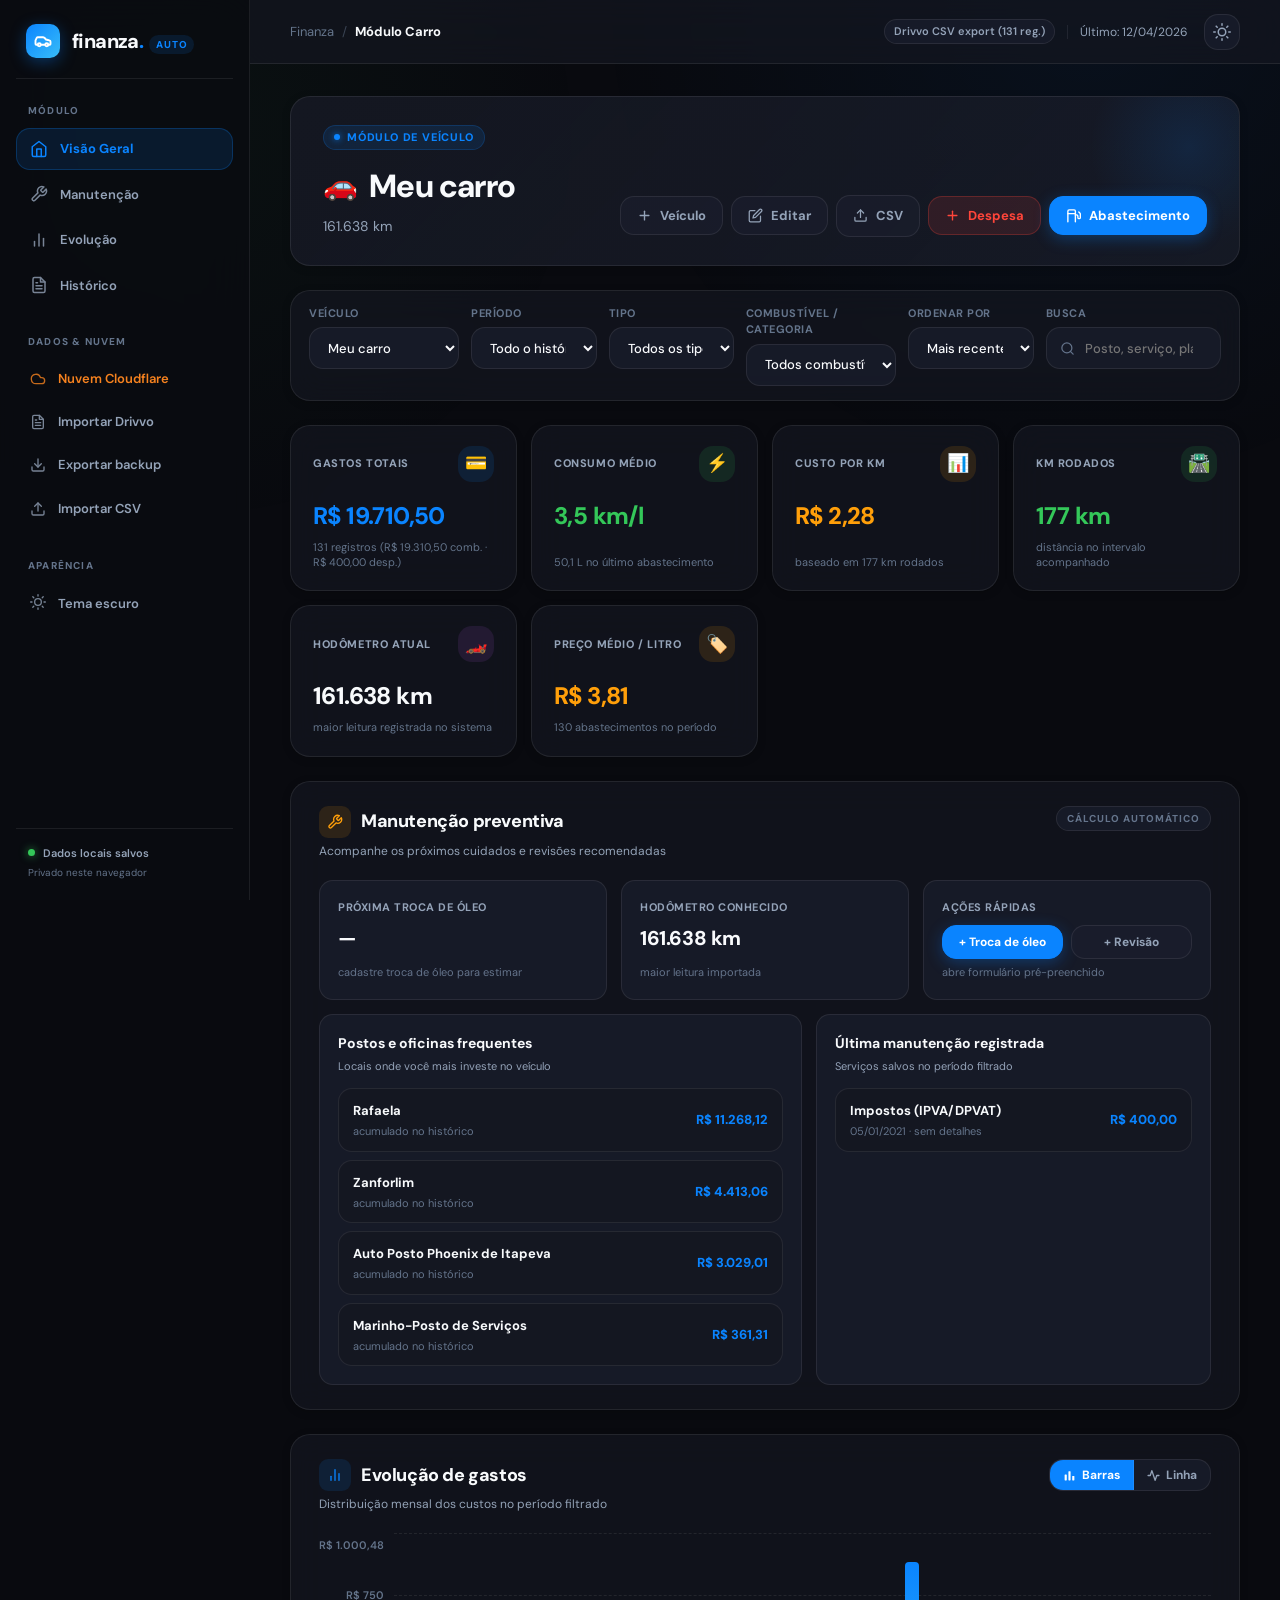
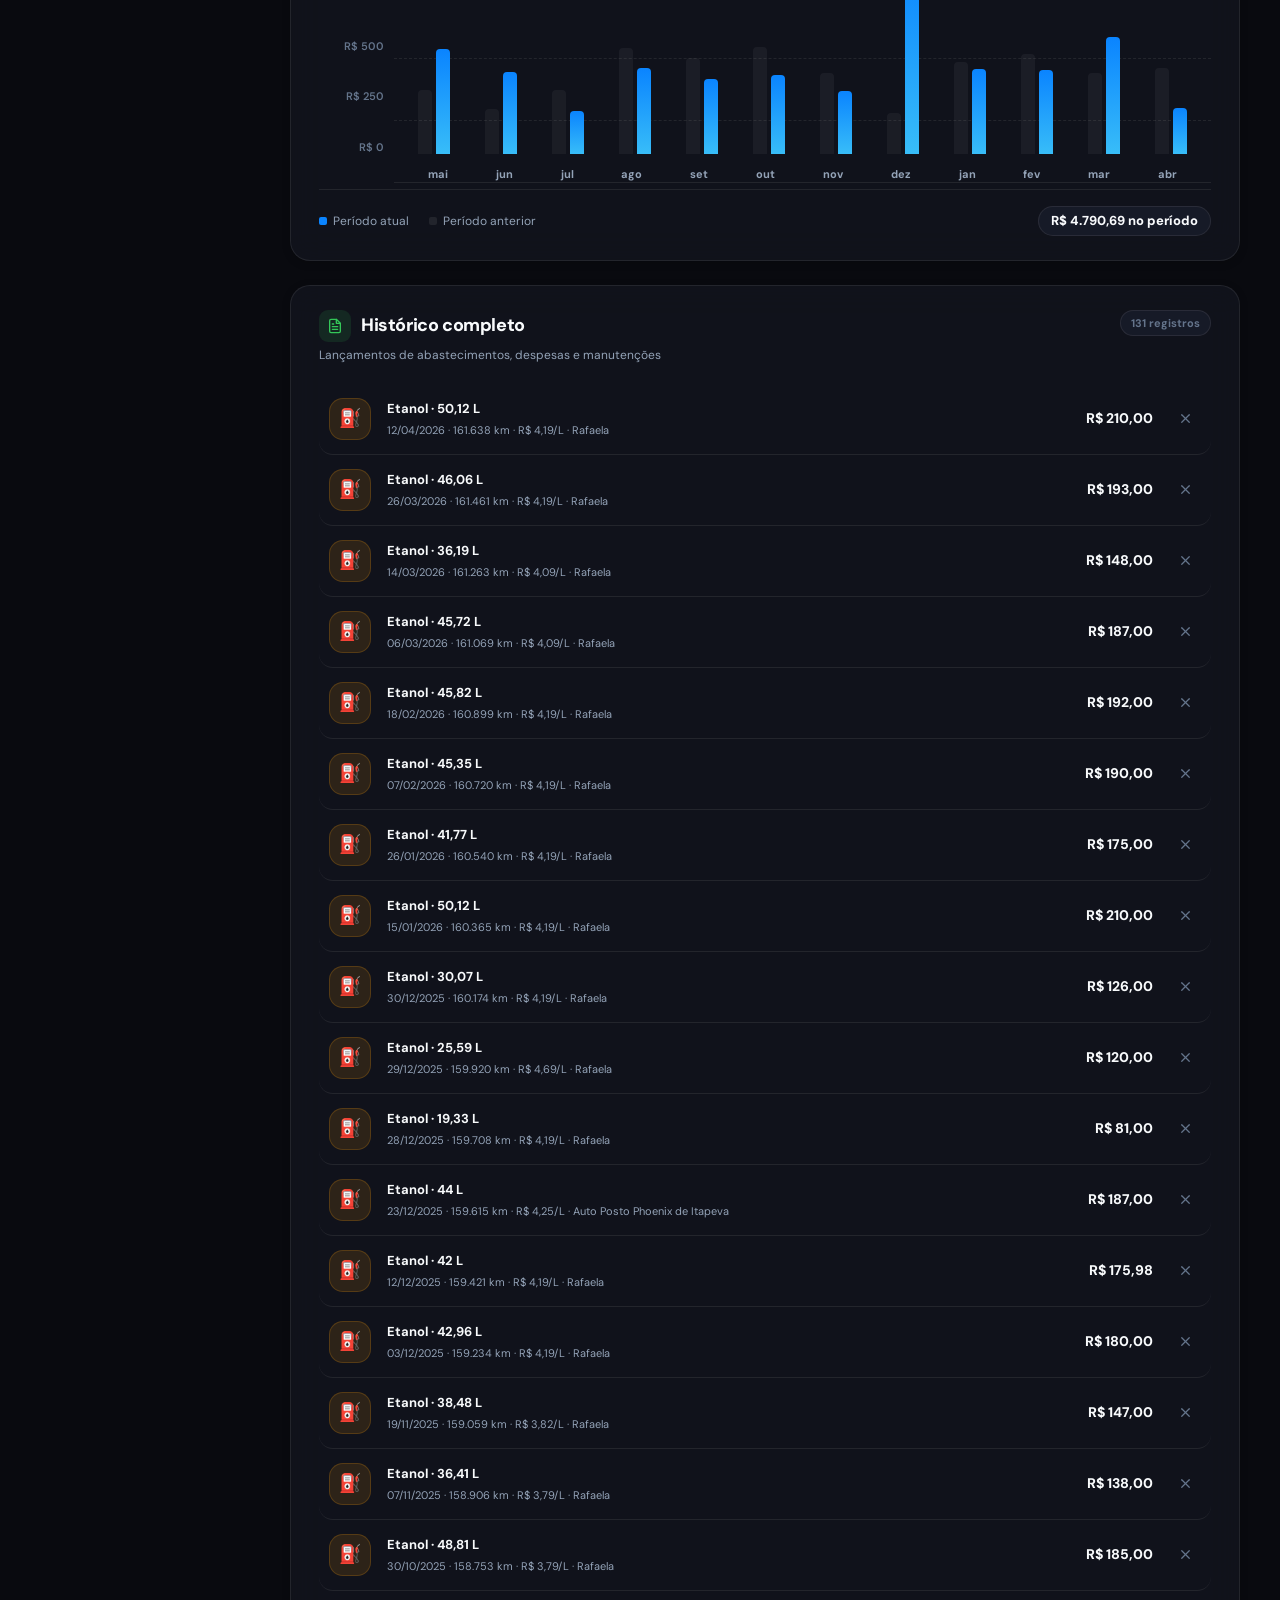
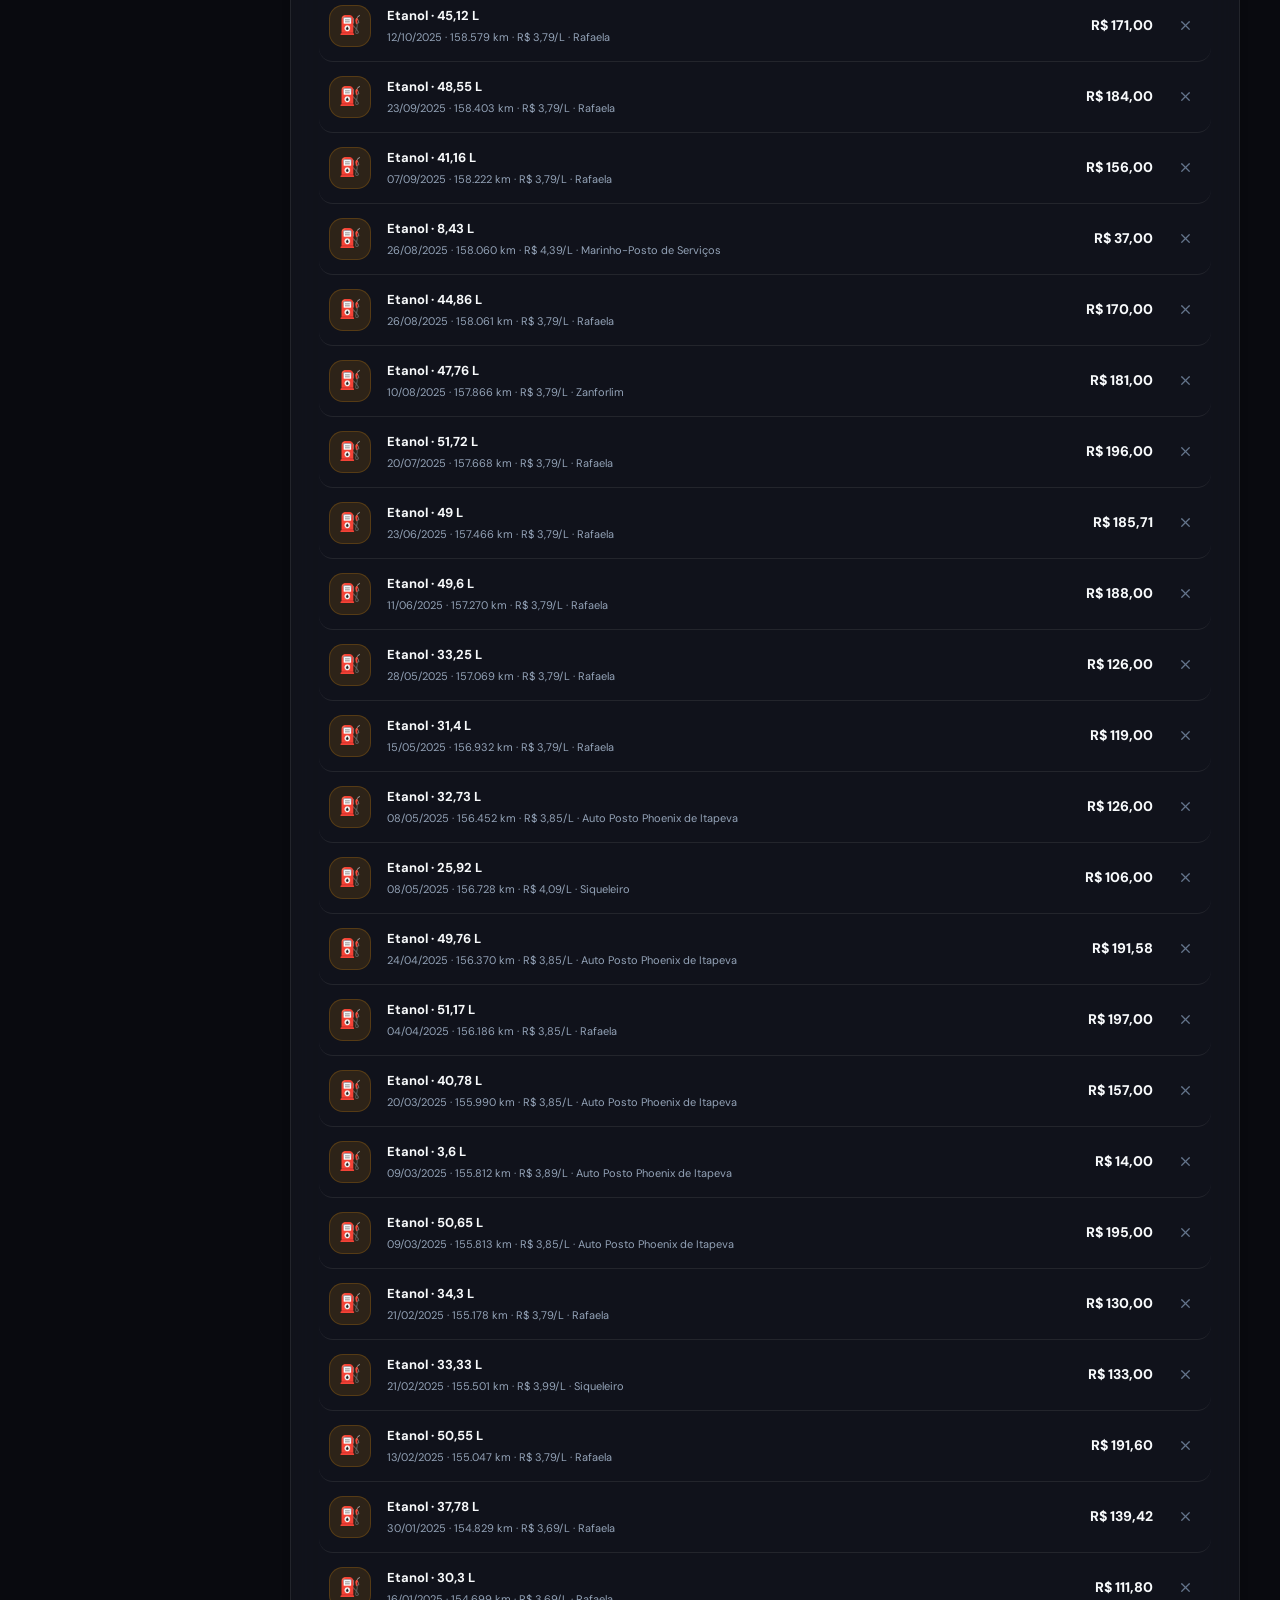
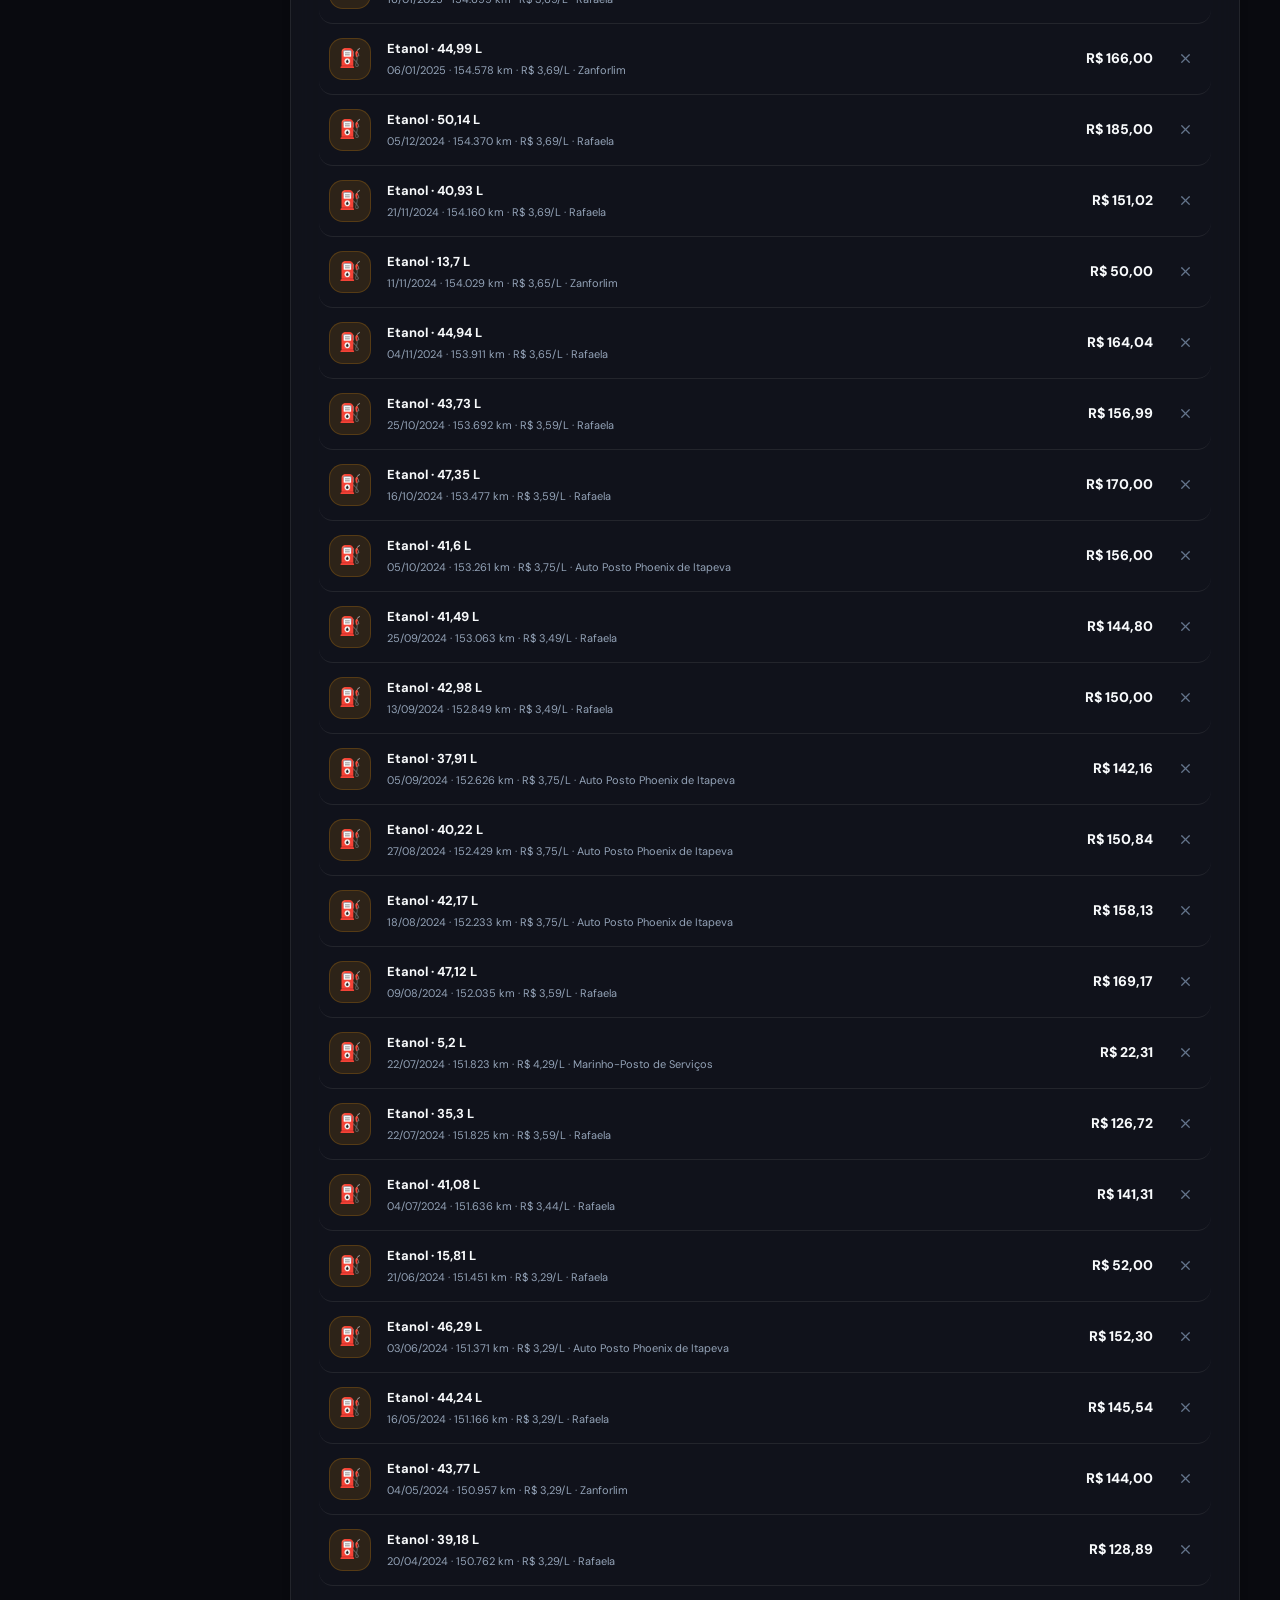
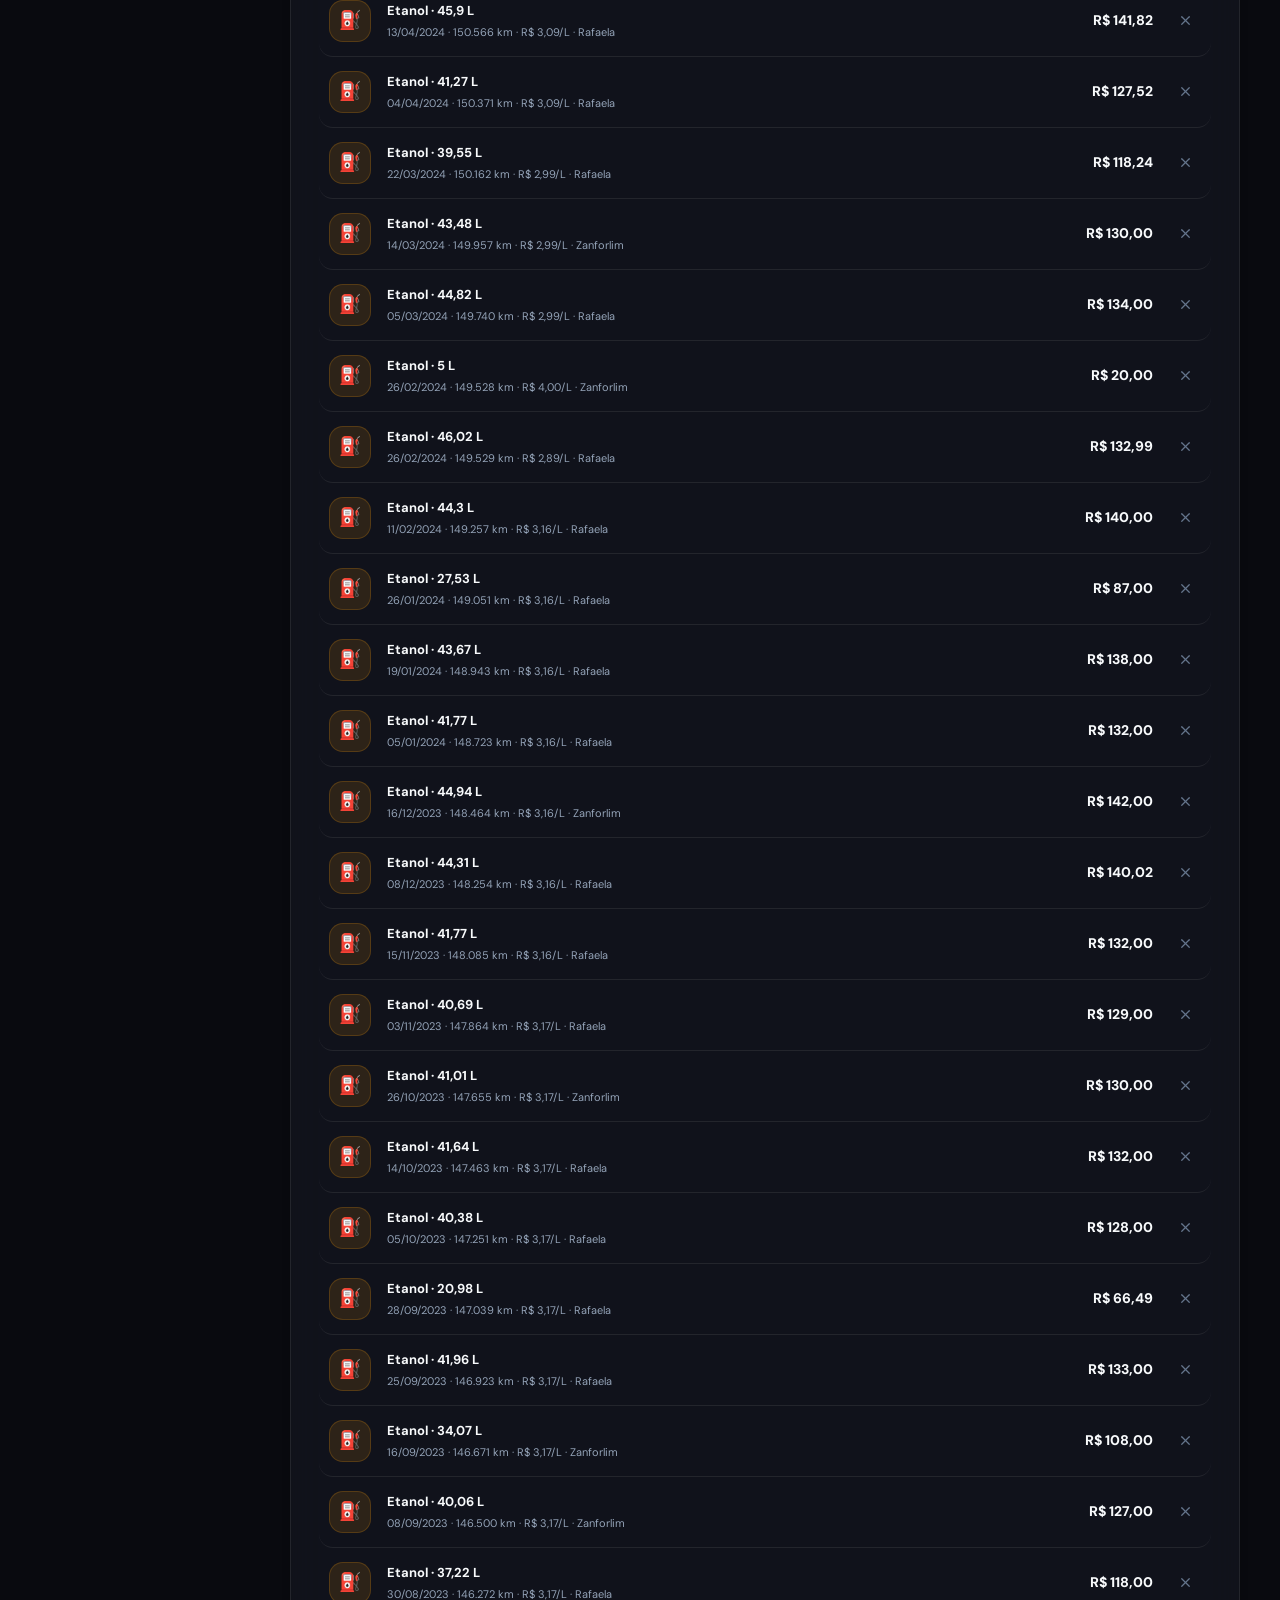
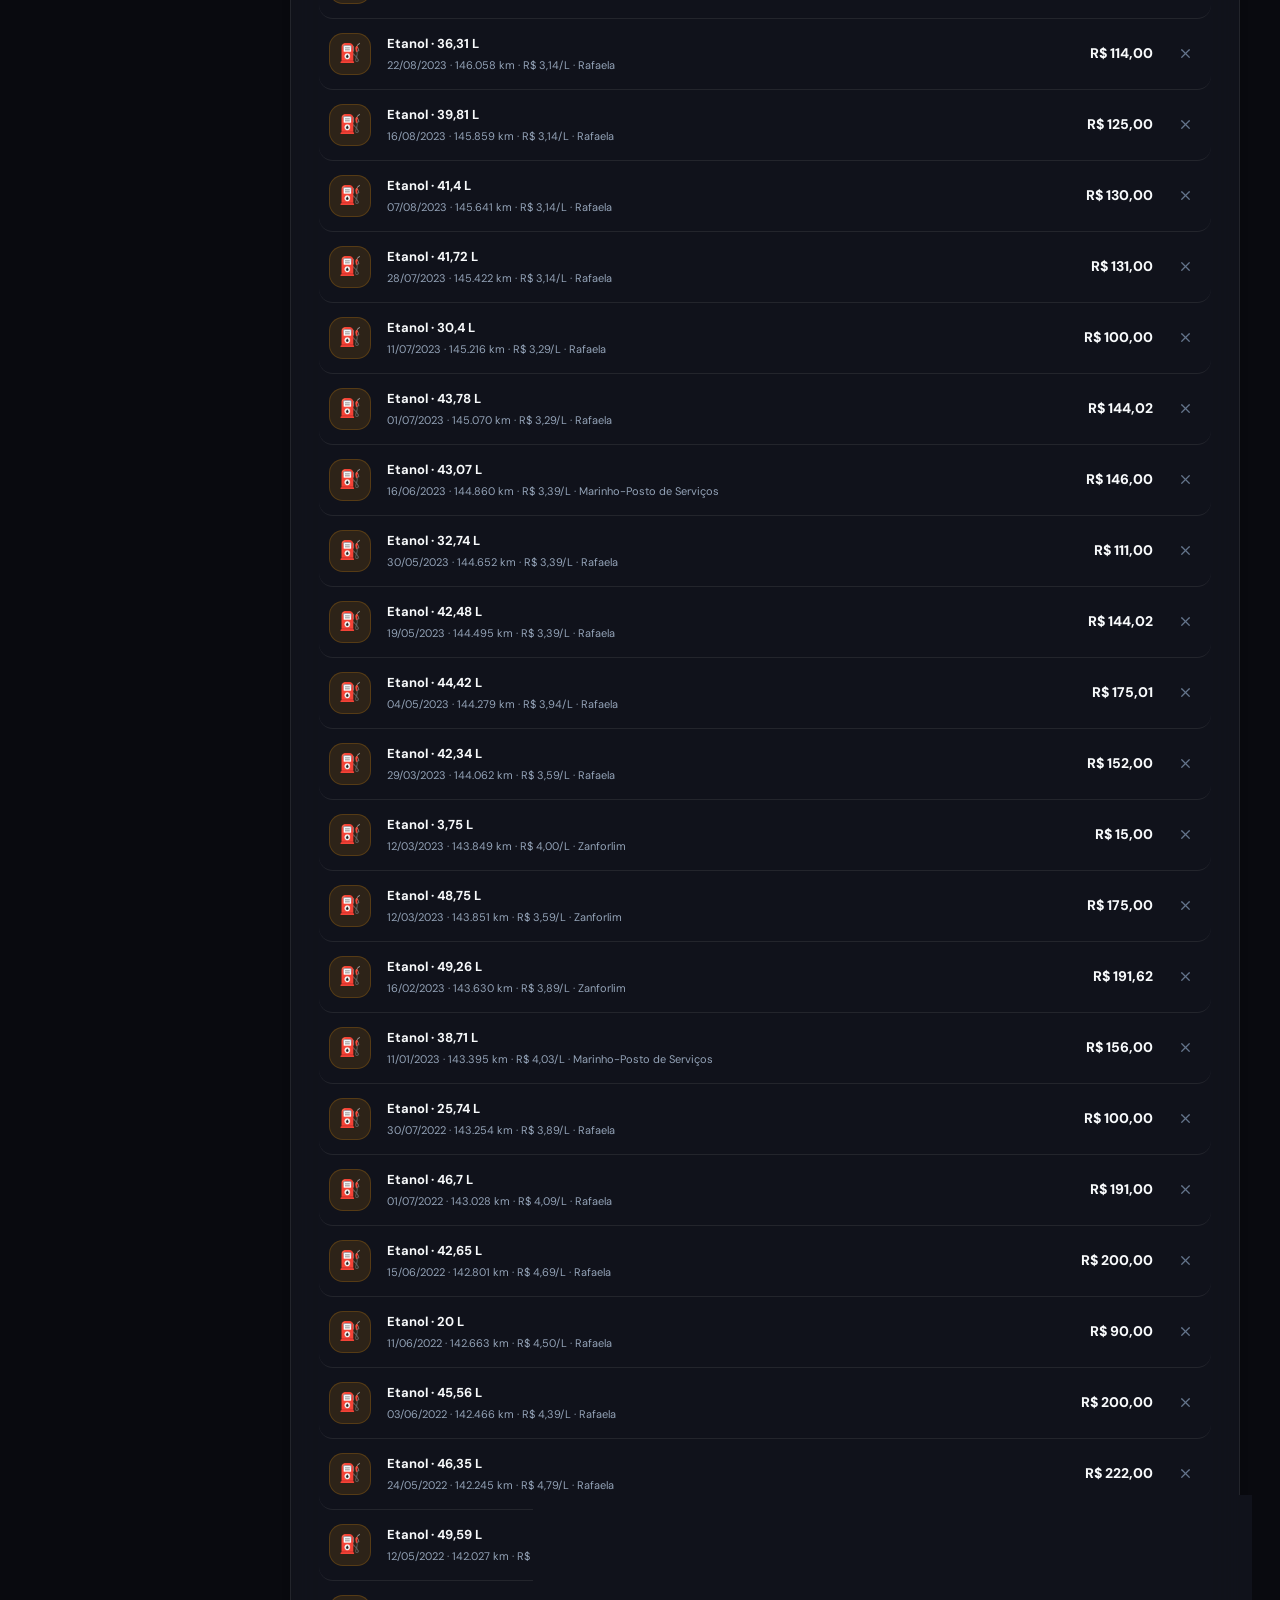
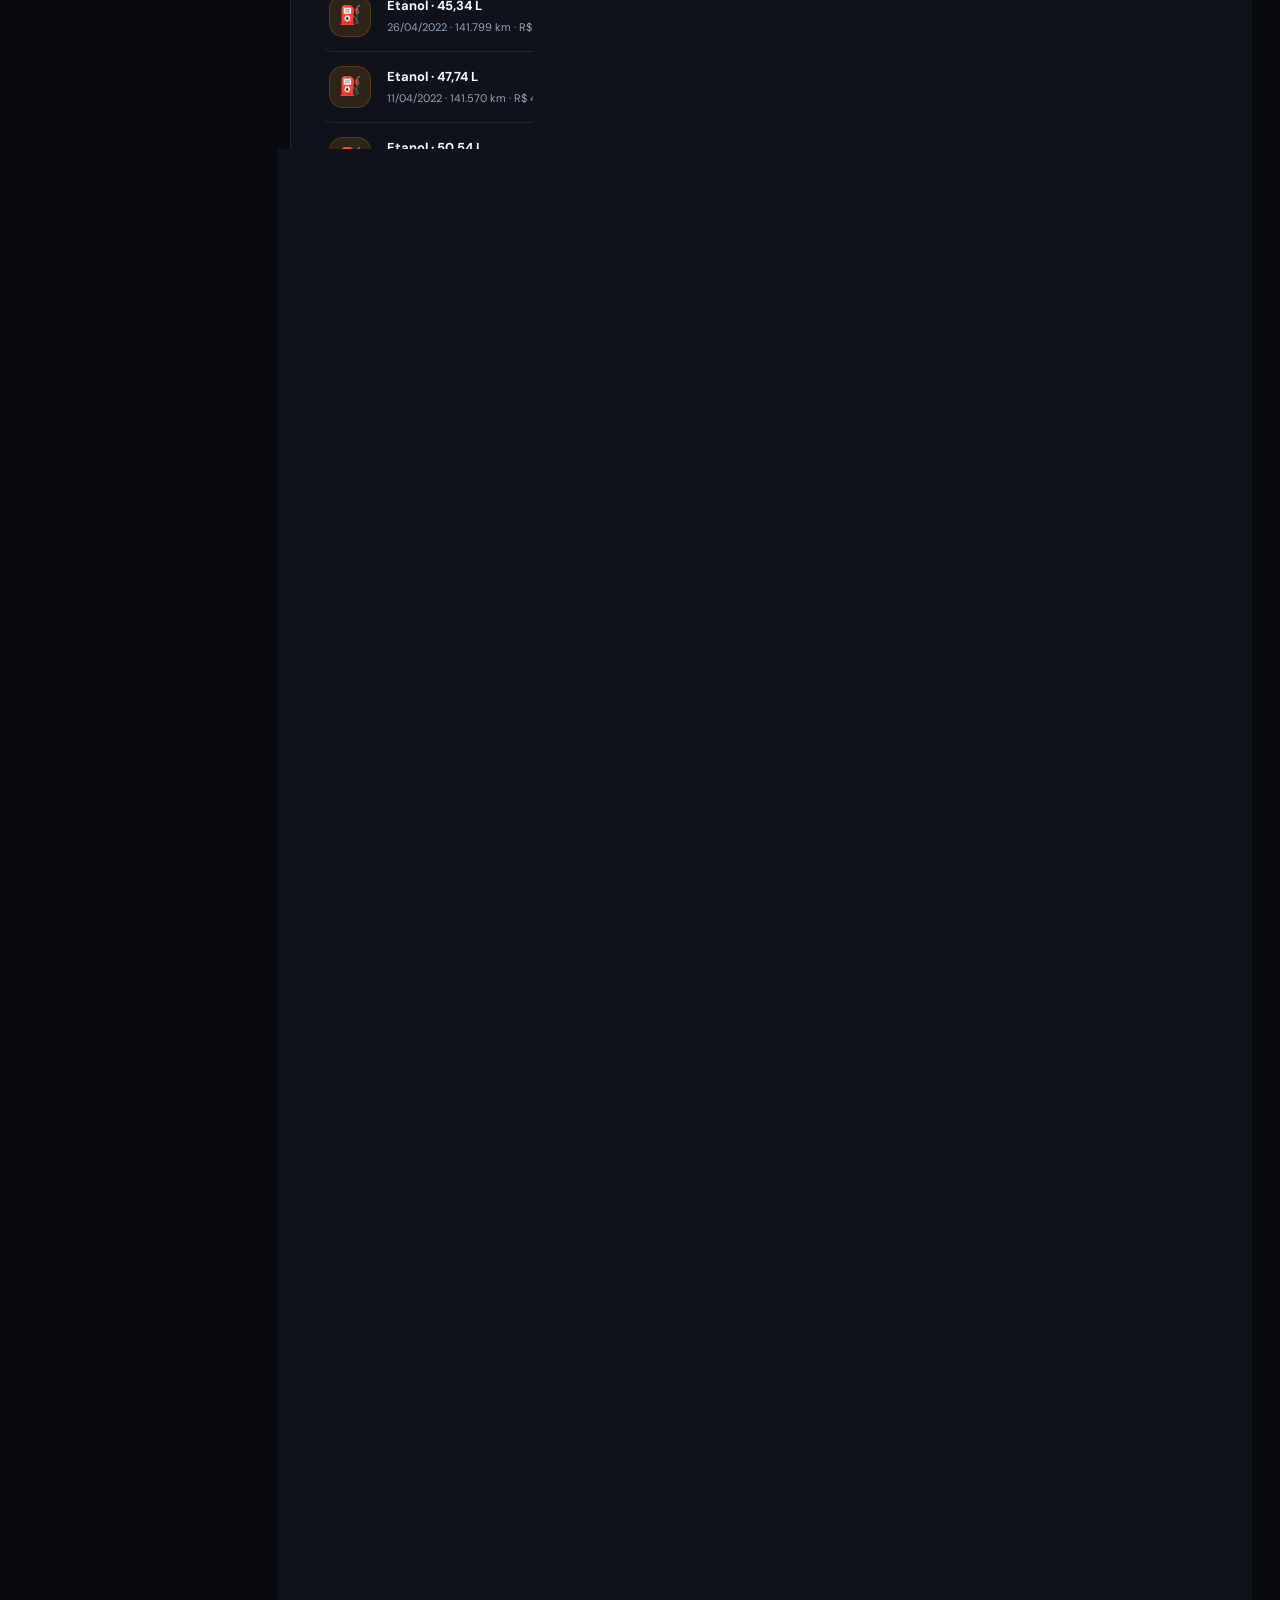
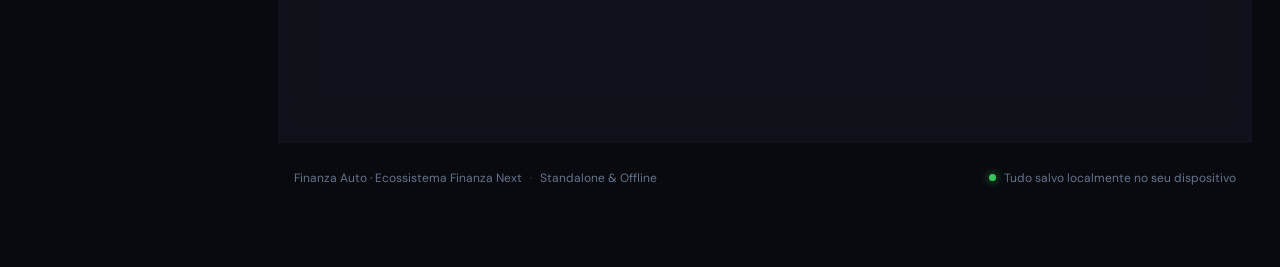
==== commit 1dddca37: "feat: Apple capsule navbar without text, Drivvo print importer with review modal, Flex calculator, o" ====
--- a/web_dist/index.html
+++ b/web_dist/index.html
@@ -47,8 +47,16 @@
         </a>
       </nav>
 
-      <div class="sidebar-label sidebar-spaced">DADOS & BACKUP</div>
+      <div class="sidebar-label sidebar-spaced">DADOS & NUVEM</div>
       <div class="side-actions">
+        <button class="side-action" id="cfSyncButton" title="Sincronizar dados com o Cloudflare">
+          <svg width="16" height="16" viewBox="0 0 24 24" fill="none" stroke="#F6821F" stroke-width="2" stroke-linecap="round" stroke-linejoin="round"><path d="M17.5 19H9a7 7 0 1 1 6.71-9h1.79a4.5 4.5 0 1 1 0 9Z"/></svg>
+          <span style="color:#F6821F;font-weight:600">Nuvem Cloudflare</span>
+        </button>
+        <button class="side-action" id="drivvoTextButton" title="Importar texto copiado de print do Drivvo">
+          <svg width="16" height="16" viewBox="0 0 24 24" fill="none" stroke="currentColor" stroke-width="2" stroke-linecap="round" stroke-linejoin="round"><path d="M14 2H6a2 2 0 0 0-2 2v16a2 2 0 0 0 2 2h12a2 2 0 0 0 2-2V8z"/><polyline points="14 2 14 8 20 8"/><line x1="16" y1="13" x2="8" y2="13"/><line x1="16" y1="17" x2="8" y2="17"/><polyline points="10 9 9 9 8 9"/></svg>
+          <span>Importar Drivvo</span>
+        </button>
         <button class="side-action" id="exportButton">
           <svg width="16" height="16" viewBox="0 0 24 24" fill="none" stroke="currentColor" stroke-width="2" stroke-linecap="round" stroke-linejoin="round"><path d="M21 15v4a2 2 0 0 1-2 2H5a2 2 0 0 1-2-2v-4"/><polyline points="7 10 12 15 17 10"/><line x1="12" y1="15" x2="12" y2="3"/></svg>
           <span>Exportar backup</span>
